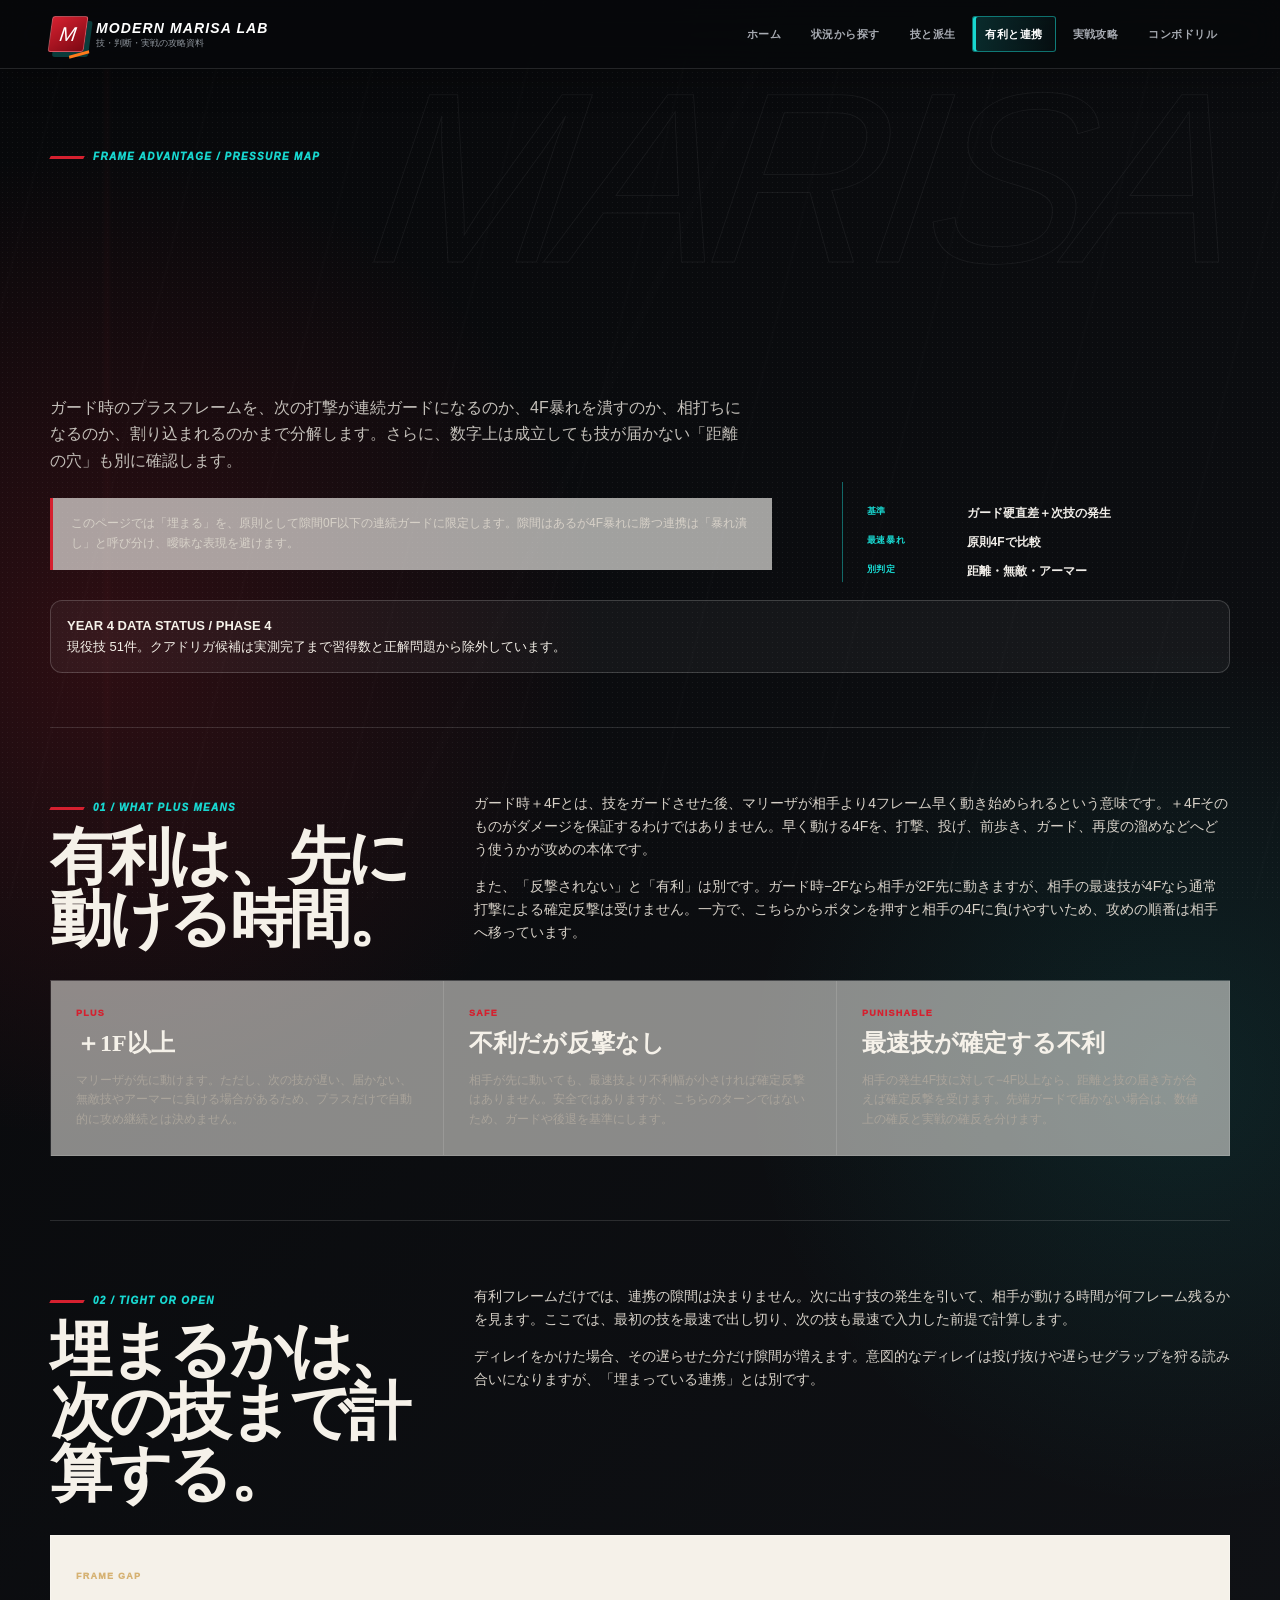
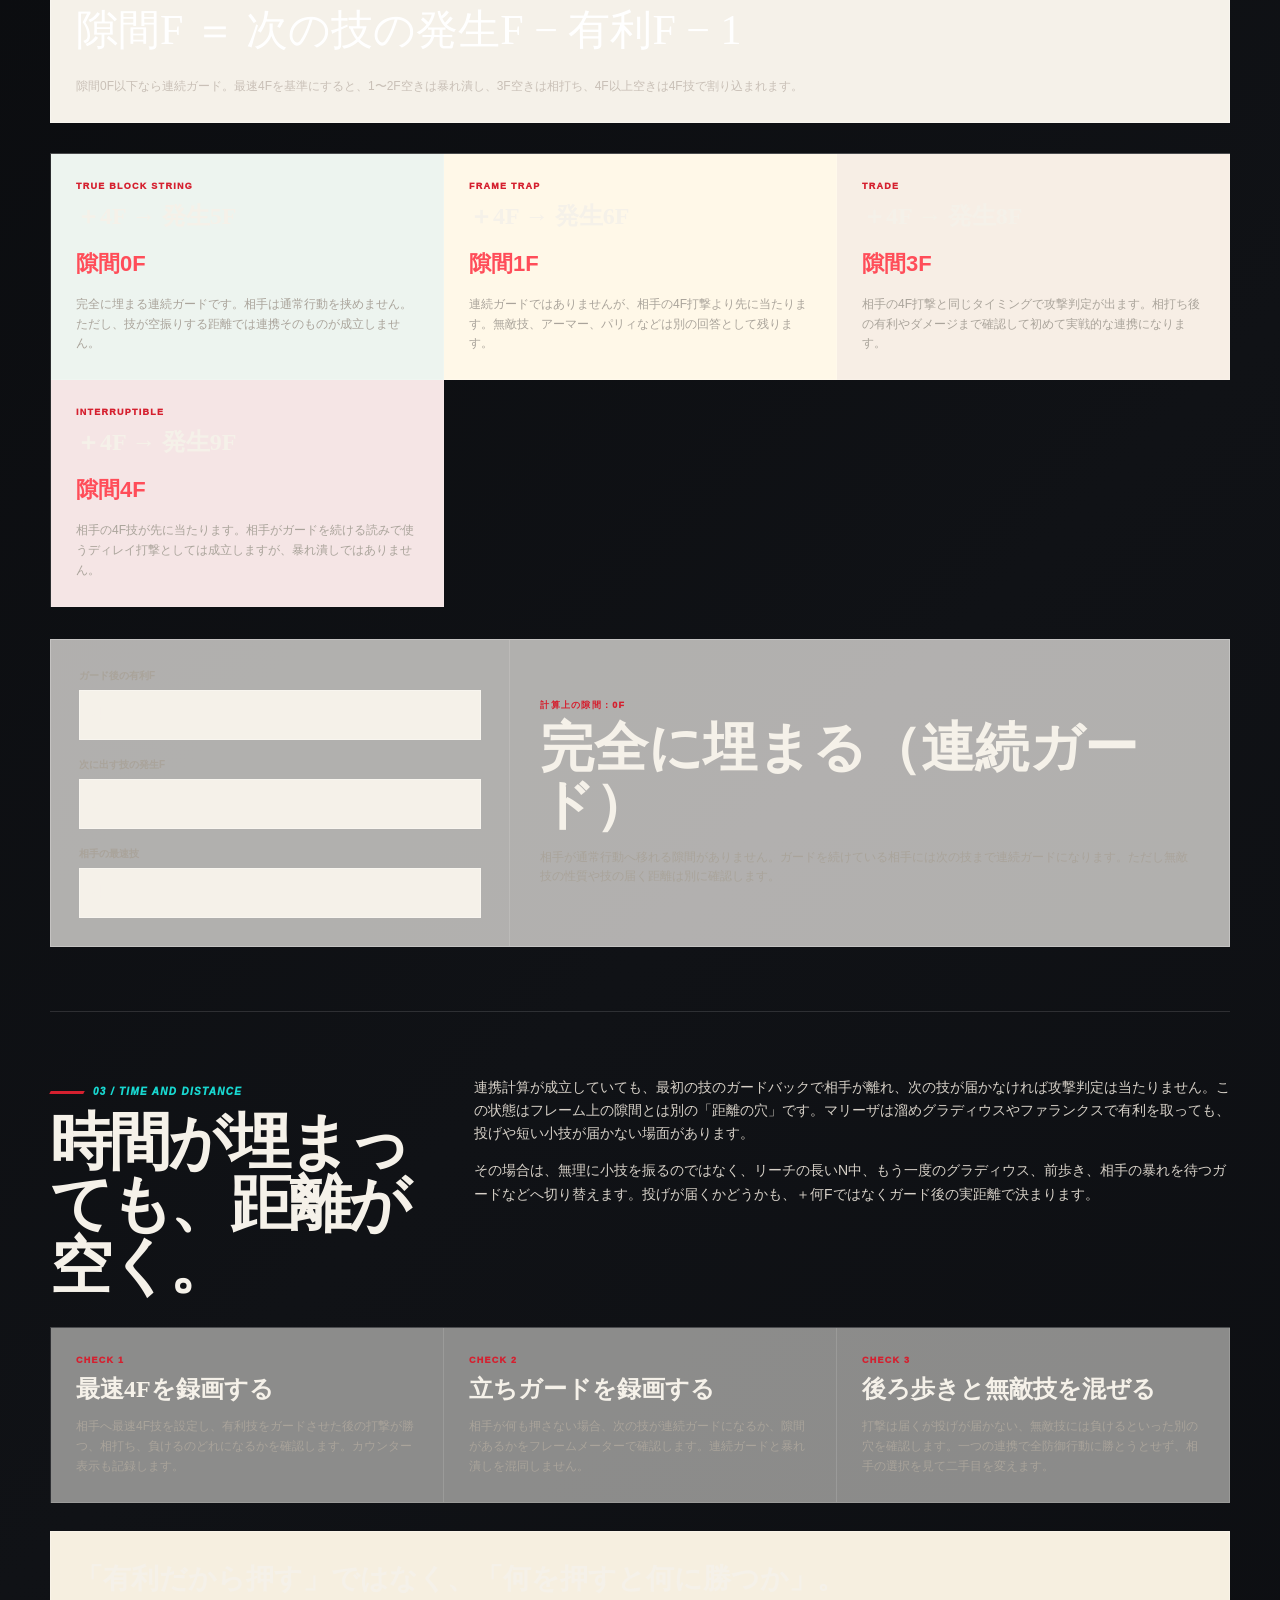
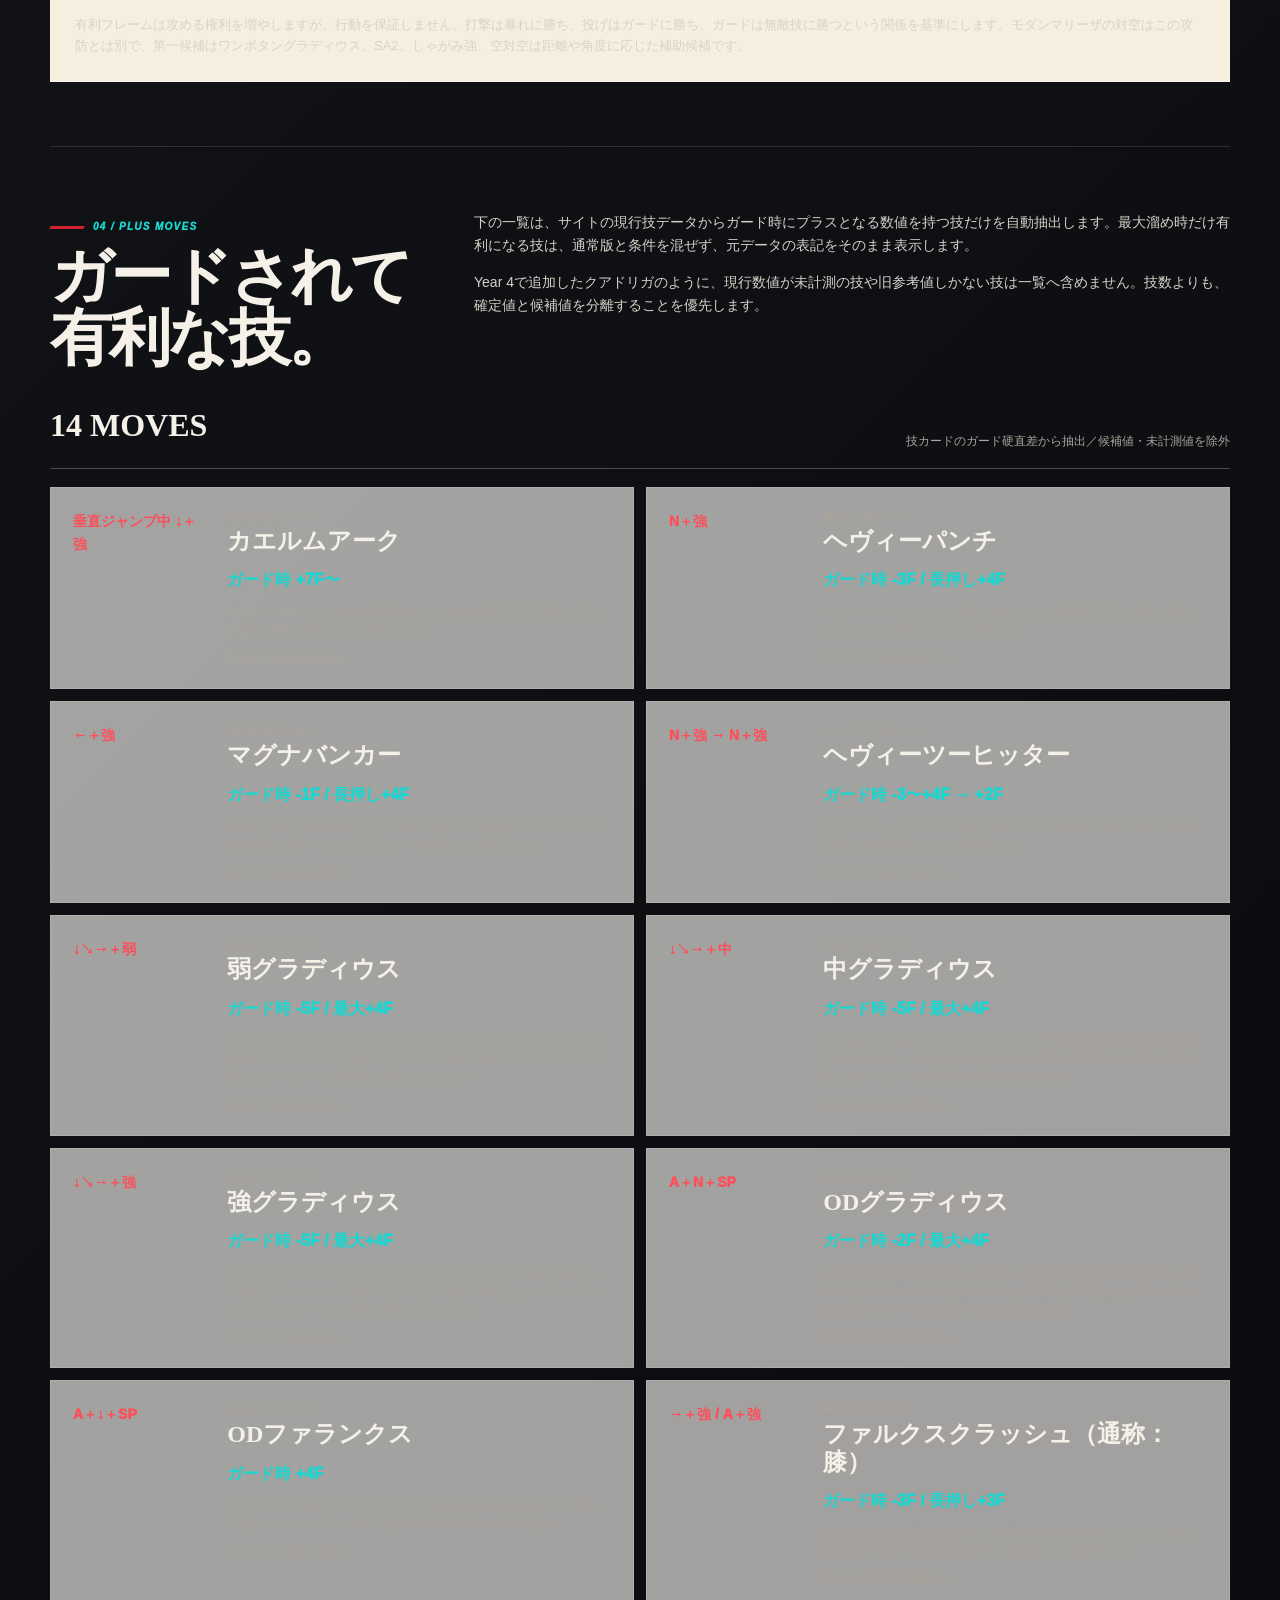
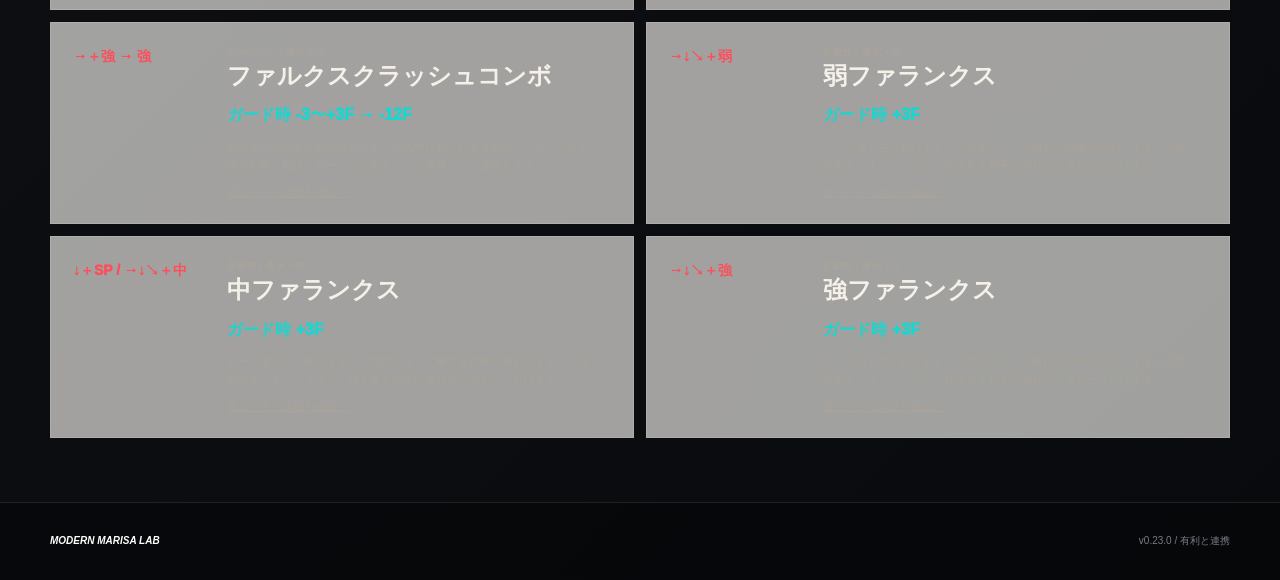
==== advantage.html @ c0ece2e8 "Create frame advantage and tightness guide page" ====
<!doctype html>
<html lang="ja">
<head>
  <meta charset="utf-8" />
  <meta name="viewport" content="width=device-width, initial-scale=1, viewport-fit=cover" />
  <meta name="theme-color" content="#07080a" />
  <meta name="description" content="モダンマリーザのガード有利、連続ガード、暴れ潰し、埋まる・埋まらないを、発生と距離から理解する攻略ページ。" />
  <title>有利と連携｜MODERN MARISA LAB</title>
  <link rel="icon" href="favicon.svg" type="image/svg+xml" />
  <link rel="stylesheet" href="site-shell.css?v=0.23.0" />
  <link rel="stylesheet" href="readability-tokens.css?v=0.23.0" />
  <link rel="stylesheet" href="advantage-page.css?v=0.23.0" />
</head>
<body class="page-advantage">
  <header class="site-header">
    <div class="site-header-inner shell">
      <a class="site-brand" href="index.html">
        <span class="site-brand-mark">M</span>
        <span><b>MODERN MARISA LAB</b><small>技・判断・実戦の攻略資料</small></span>
      </a>
      <nav class="site-tabs" aria-label="ページ">
        <a href="index.html">ホーム</a>
        <a href="situations.html">状況から探す</a>
        <a href="moves.html">技と派生</a>
        <a href="advantage.html" aria-current="page">有利と連携</a>
        <a href="strategy.html">実戦攻略</a>
        <a href="drill.html">コンボドリル</a>
      </nav>
    </div>
  </header>

  <main>
    <section class="page-hero shell">
      <div class="page-hero-grid">
        <div>
          <p class="page-kicker">FRAME ADVANTAGE / PRESSURE MAP</p>
          <h1>有利だから、<em>何が埋まる？</em></h1>
          <p class="page-lead">ガード時のプラスフレームを、次の打撃が連続ガードになるのか、4F暴れを潰すのか、相打ちになるのか、割り込まれるのかまで分解します。さらに、数字上は成立しても技が届かない「距離の穴」も別に確認します。</p>
          <p class="advantage-hero-note">このページでは「埋まる」を、原則として隙間0F以下の連続ガードに限定します。隙間はあるが4F暴れに勝つ連携は「暴れ潰し」と呼び分け、曖昧な表現を避けます。</p>
        </div>
        <dl class="page-meta">
          <div><dt>基準</dt><dd>ガード硬直差＋次技の発生</dd></div>
          <div><dt>最速暴れ</dt><dd>原則4Fで比較</dd></div>
          <div><dt>別判定</dt><dd>距離・無敵・アーマー</dd></div>
        </dl>
      </div>
    </section>

    <section class="advantage-section shell" aria-labelledby="advantage-basics-title">
      <div class="advantage-heading">
        <div><p class="page-kicker">01 / WHAT PLUS MEANS</p><h2 id="advantage-basics-title">有利は、先に動ける時間。</h2></div>
        <div class="advantage-heading-copy">
          <p>ガード時＋4Fとは、技をガードさせた後、マリーザが相手より4フレーム早く動き始められるという意味です。＋4Fそのものがダメージを保証するわけではありません。早く動ける4Fを、打撃、投げ、前歩き、ガード、再度の溜めなどへどう使うかが攻めの本体です。</p>
          <p>また、「反撃されない」と「有利」は別です。ガード時−2Fなら相手が2F先に動きますが、相手の最速技が4Fなら通常打撃による確定反撃は受けません。一方で、こちらからボタンを押すと相手の4Fに負けやすいため、攻めの順番は相手へ移っています。</p>
        </div>
      </div>

      <div class="advantage-definition-grid">
        <article><small>PLUS</small><h3>＋1F以上</h3><p>マリーザが先に動けます。ただし、次の技が遅い、届かない、無敵技やアーマーに負ける場合があるため、プラスだけで自動的に攻め継続とは決めません。</p></article>
        <article><small>SAFE</small><h3>不利だが反撃なし</h3><p>相手が先に動いても、最速技より不利幅が小さければ確定反撃はありません。安全ではありますが、こちらのターンではないため、ガードや後退を基準にします。</p></article>
        <article><small>PUNISHABLE</small><h3>最速技が確定する不利</h3><p>相手の発生4F技に対して−4F以上なら、距離と技の届き方が合えば確定反撃を受けます。先端ガードで届かない場合は、数値上の確反と実戦の確反を分けます。</p></article>
      </div>
    </section>

    <section class="advantage-section shell" aria-labelledby="tightness-title">
      <div class="advantage-heading">
        <div><p class="page-kicker">02 / TIGHT OR OPEN</p><h2 id="tightness-title">埋まるかは、次の技まで計算する。</h2></div>
        <div class="advantage-heading-copy">
          <p>有利フレームだけでは、連携の隙間は決まりません。次に出す技の発生を引いて、相手が動ける時間が何フレーム残るかを見ます。ここでは、最初の技を最速で出し切り、次の技も最速で入力した前提で計算します。</p>
          <p>ディレイをかけた場合、その遅らせた分だけ隙間が増えます。意図的なディレイは投げ抜けや遅らせグラップを狩る読み合いになりますが、「埋まっている連携」とは別です。</p>
        </div>
      </div>

      <div class="frame-formula">
        <small>FRAME GAP</small>
        <code>隙間F ＝ 次の技の発生F − 有利F − 1</code>
        <p>隙間0F以下なら連続ガード。最速4Fを基準にすると、1〜2F空きは暴れ潰し、3F空きは相打ち、4F以上空きは4F技で割り込まれます。</p>
      </div>

      <div class="tightness-grid">
        <article class="tightness-card is-true"><small>TRUE BLOCK STRING</small><h3>＋4F → 発生5F</h3><strong>隙間0F</strong><p>完全に埋まる連続ガードです。相手は通常行動を挟めません。ただし、技が空振りする距離では連携そのものが成立しません。</p></article>
        <article class="tightness-card is-trap"><small>FRAME TRAP</small><h3>＋4F → 発生6F</h3><strong>隙間1F</strong><p>連続ガードではありませんが、相手の4F打撃より先に当たります。無敵技、アーマー、パリィなどは別の回答として残ります。</p></article>
        <article class="tightness-card is-trade"><small>TRADE</small><h3>＋4F → 発生8F</h3><strong>隙間3F</strong><p>相手の4F打撃と同じタイミングで攻撃判定が出ます。相打ち後の有利やダメージまで確認して初めて実戦的な連携になります。</p></article>
        <article class="tightness-card is-open"><small>INTERRUPTIBLE</small><h3>＋4F → 発生9F</h3><strong>隙間4F</strong><p>相手の4F技が先に当たります。相手がガードを続ける読みで使うディレイ打撃としては成立しますが、暴れ潰しではありません。</p></article>
      </div>

      <div class="advantage-calculator" aria-label="連携の隙間計算">
        <div class="advantage-calculator-form">
          <label>ガード後の有利F<input id="calc-advantage" type="number" min="0" max="30" value="4" inputmode="numeric" /></label>
          <label>次に出す技の発生F<input id="calc-startup" type="number" min="1" max="60" value="5" inputmode="numeric" /></label>
          <label>相手の最速技<input id="calc-fastest" type="number" min="1" max="20" value="4" inputmode="numeric" /></label>
        </div>
        <div class="advantage-calculator-result" aria-live="polite">
          <small id="calc-result-gap">計算上の隙間：0F</small>
          <b id="calc-result-label">完全に埋まる（連続ガード）</b>
          <p id="calc-result-detail"></p>
        </div>
      </div>
      <p id="advantage-selftest" class="advantage-caution" hidden></p>
    </section>

    <section class="advantage-section shell" aria-labelledby="distance-title">
      <div class="advantage-heading">
        <div><p class="page-kicker">03 / TIME AND DISTANCE</p><h2 id="distance-title">時間が埋まっても、距離が空く。</h2></div>
        <div class="advantage-heading-copy">
          <p>連携計算が成立していても、最初の技のガードバックで相手が離れ、次の技が届かなければ攻撃判定は当たりません。この状態はフレーム上の隙間とは別の「距離の穴」です。マリーザは溜めグラディウスやファランクスで有利を取っても、投げや短い小技が届かない場面があります。</p>
          <p>その場合は、無理に小技を振るのではなく、リーチの長いN中、もう一度のグラディウス、前歩き、相手の暴れを待つガードなどへ切り替えます。投げが届くかどうかも、＋何Fではなくガード後の実距離で決まります。</p>
        </div>
      </div>

      <div class="training-grid">
        <article><small>CHECK 1</small><h3>最速4Fを録画する</h3><p>相手へ最速4F技を設定し、有利技をガードさせた後の打撃が勝つ、相打ち、負けるのどれになるかを確認します。カウンター表示も記録します。</p></article>
        <article><small>CHECK 2</small><h3>立ちガードを録画する</h3><p>相手が何も押さない場合、次の技が連続ガードになるか、隙間があるかをフレームメーターで確認します。連続ガードと暴れ潰しを混同しません。</p></article>
        <article><small>CHECK 3</small><h3>後ろ歩きと無敵技を混ぜる</h3><p>打撃は届くが投げが届かない、無敵技には負けるといった別の穴を確認します。一つの連携で全防御行動に勝とうとせず、相手の選択を見て二手目を変えます。</p></article>
      </div>

      <div class="advantage-caution">
        <h3>「有利だから押す」ではなく、「何を押すと何に勝つか」。</h3>
        <p>有利フレームは攻める権利を増やしますが、行動を保証しません。打撃は暴れに勝ち、投げはガードに勝ち、ガードは無敵技に勝つという関係を基準にします。モダンマリーザの対空はこの攻防とは別で、第一候補はワンボタングラディウス。SA2、しゃがみ強、空対空は距離や角度に応じた補助候補です。</p>
      </div>
    </section>

    <section class="advantage-section shell" aria-labelledby="plus-moves-title">
      <div class="advantage-heading">
        <div><p class="page-kicker">04 / PLUS MOVES</p><h2 id="plus-moves-title">ガードされて有利な技。</h2></div>
        <div class="advantage-heading-copy">
          <p>下の一覧は、サイトの現行技データからガード時にプラスとなる数値を持つ技だけを自動抽出します。最大溜め時だけ有利になる技は、通常版と条件を混ぜず、元データの表記をそのまま表示します。</p>
          <p>Year 4で追加したクアドリガのように、現行数値が未計測の技や旧参考値しかない技は一覧へ含めません。技数よりも、確定値と候補値を分離することを優先します。</p>
        </div>
      </div>

      <div class="plus-move-summary"><b><span id="plus-move-count">0</span> MOVES</b><p>技カードのガード硬直差から抽出／候補値・未計測値を除外</p></div>
      <div id="plus-move-list" class="plus-move-list"><p>技データを読み込んでいます。</p></div>
    </section>
  </main>

  <footer class="site-footer"><div class="site-footer-inner shell"><b>MODERN MARISA LAB</b><span>v0.23.0 / 有利と連携</span></div></footer>

  <script src="data-core.js?v=0.23.0"></script>
  <script src="data-1.js?v=0.23.0"></script>
  <script src="data-2.js?v=0.23.0"></script>
  <script src="data-3.js?v=0.23.0"></script>
  <script src="data-4.js?v=0.23.0"></script>
  <script src="data-5.js?v=0.23.0"></script>
  <script src="data-6.js?v=0.23.0"></script>
  <script src="advantage-page.js?v=0.23.0"></script>
</body>
</html>
---- site-shell.css ----
@import url("site-shell-base.css?v=0.13.0");
@import url("theme-marisa.css?v=0.13.0");
@import url("theme-marisa-runtime.css?v=0.13.0");
---- readability-tokens.css ----
:root {
  --readable-surface-base: #0d1014;
  --readable-surface-raised: #15191f;
  --readable-surface-soft: #1b2027;
  --readable-text-primary: #f7f4ee;
  --readable-text-secondary: #d9d4cc;
  --readable-text-muted: #b8b2aa;
  --readable-line: rgba(255,255,255,.17);
  --readable-line-strong: rgba(255,255,255,.29);
  --readable-focus: #18d7d0;
}

.page-situations :where(a, button, input, summary):focus-visible {
  outline: 3px solid var(--readable-focus);
  outline-offset: 3px;
}

@media (prefers-contrast: more) {
  :root {
    --readable-surface-raised: #111419;
    --readable-surface-soft: #1c2229;
    --readable-text-secondary: #eee9e1;
    --readable-text-muted: #d2ccc3;
    --readable-line: rgba(255,255,255,.3);
    --readable-line-strong: rgba(255,255,255,.48);
  }
}
---- advantage-page.css ----
.advantage-hero-note {
  margin-top: 24px;
  padding: 16px 18px;
  border-left: 3px solid var(--red);
  background: rgba(255, 253, 248, .62);
  color: var(--ink-soft);
  font-size: 12px;
}

.advantage-section {
  padding: 64px 0;
  border-top: 1px solid var(--line);
}

.advantage-section:first-of-type { border-top: 0; }

.advantage-heading {
  display: grid;
  grid-template-columns: minmax(0, .65fr) minmax(0, 1.35fr);
  gap: 60px;
  align-items: start;
  margin-bottom: 30px;
}

.advantage-heading h2 {
  margin: 8px 0 0;
  font-family: var(--serif);
  font-size: clamp(34px, 5vw, 62px);
  letter-spacing: -.045em;
  line-height: 1;
}

.advantage-heading-copy {
  display: grid;
  gap: 14px;
  color: var(--ink-soft);
  font-size: 14px;
}

.advantage-heading-copy p { margin: 0; }

.advantage-definition-grid,
.tightness-grid,
.training-grid {
  display: grid;
  grid-template-columns: repeat(3, minmax(0, 1fr));
  border-top: 1px solid var(--line-strong);
  border-left: 1px solid var(--line);
}

.advantage-definition-grid article,
.tightness-card,
.training-grid article {
  padding: 25px;
  border-right: 1px solid var(--line);
  border-bottom: 1px solid var(--line);
  background: rgba(255, 253, 248, .52);
}

.advantage-definition-grid small,
.tightness-card small,
.training-grid small {
  display: block;
  color: var(--red);
  font-size: 9px;
  font-weight: 950;
  letter-spacing: .14em;
}

.advantage-definition-grid h3,
.tightness-card h3,
.training-grid h3 {
  margin: 9px 0 0;
  font-family: var(--serif);
  font-size: 24px;
  line-height: 1.16;
}

.advantage-definition-grid p,
.tightness-card p,
.training-grid p {
  margin: 13px 0 0;
  color: var(--muted);
  font-size: 12px;
}

.frame-formula {
  margin: 30px 0;
  padding: 25px;
  border: 1px solid var(--line-strong);
  background: var(--ink);
  color: #fff;
}

.frame-formula small {
  color: #d6b273;
  font-size: 9px;
  font-weight: 950;
  letter-spacing: .14em;
}

.frame-formula code {
  display: block;
  margin-top: 8px;
  font-family: var(--serif);
  font-size: clamp(24px, 4vw, 42px);
  white-space: normal;
}

.frame-formula p {
  margin: 12px 0 0;
  color: #c9c0b7;
  font-size: 12px;
}

.tightness-card strong {
  display: block;
  margin-top: 15px;
  color: var(--red-dark);
  font-size: 22px;
}

.tightness-card.is-true { background: #edf4ef; }
.tightness-card.is-trap { background: #fff8e8; }
.tightness-card.is-trade { background: #f7eee5; }
.tightness-card.is-open { background: #f5e5e5; }

.advantage-calculator {
  display: grid;
  grid-template-columns: minmax(0, .78fr) minmax(0, 1.22fr);
  gap: 0;
  margin-top: 32px;
  border: 1px solid var(--line-strong);
  background: rgba(255, 253, 248, .68);
}

.advantage-calculator-form {
  display: grid;
  gap: 17px;
  padding: 28px;
  border-right: 1px solid var(--line);
}

.advantage-calculator label {
  display: grid;
  gap: 6px;
  color: var(--muted);
  font-size: 10px;
  font-weight: 850;
}

.advantage-calculator input {
  width: 100%;
  min-height: 46px;
  padding: 9px 12px;
  border: 1px solid var(--line-strong);
  border-radius: 0;
  background: var(--white);
  color: var(--ink);
  font-size: 18px;
  font-weight: 900;
}

.advantage-calculator-result {
  display: flex;
  flex-direction: column;
  justify-content: center;
  padding: 30px;
}

.advantage-calculator-result small {
  color: var(--red);
  font-size: 9px;
  font-weight: 950;
  letter-spacing: .14em;
}

.advantage-calculator-result b {
  margin-top: 7px;
  font-family: var(--serif);
  font-size: clamp(30px, 5vw, 54px);
  line-height: 1.05;
}

.advantage-calculator-result p {
  margin: 14px 0 0;
  color: var(--muted);
  font-size: 12px;
}

.plus-move-summary {
  display: flex;
  justify-content: space-between;
  gap: 20px;
  align-items: end;
  margin-bottom: 18px;
  padding-bottom: 16px;
  border-bottom: 1px solid var(--line-strong);
}

.plus-move-summary p { margin: 0; color: var(--muted); font-size: 12px; }
.plus-move-summary b { font-family: var(--serif); font-size: 32px; }

.plus-move-list {
  display: grid;
  grid-template-columns: repeat(2, minmax(0, 1fr));
  gap: 12px;
}

.plus-move-card {
  display: grid;
  grid-template-columns: minmax(108px, .35fr) minmax(0, 1fr);
  gap: 20px;
  padding: 22px;
  border: 1px solid var(--line);
  background: rgba(255, 253, 248, .62);
}

.plus-move-command {
  color: var(--red-dark);
  font-size: 14px;
  font-weight: 950;
}

.plus-move-card small {
  display: block;
  color: var(--muted);
  font-size: 9px;
  font-weight: 850;
  letter-spacing: .08em;
}

.plus-move-card h3 {
  margin: 3px 0 0;
  font-family: var(--serif);
  font-size: 24px;
  line-height: 1.15;
}

.plus-move-block {
  margin-top: 12px;
  color: var(--green);
  font-size: 16px;
  font-weight: 950;
}

.plus-move-card p {
  margin: 9px 0 0;
  color: var(--muted);
  font-size: 11px;
}

.advantage-caution {
  margin-top: 28px;
  padding: 24px;
  border: 1px solid var(--line-strong);
  background: #f6efe0;
}

.advantage-caution h3 {
  margin: 0;
  font-family: var(--serif);
  font-size: 28px;
}

.advantage-caution p {
  margin: 12px 0 0;
  color: var(--ink-soft);
  font-size: 13px;
}

@media (max-width: 820px) {
  .advantage-heading,
  .advantage-calculator {
    grid-template-columns: 1fr;
    gap: 28px;
  }

  .advantage-definition-grid,
  .tightness-grid,
  .training-grid,
  .plus-move-list {
    grid-template-columns: 1fr;
  }

  .advantage-calculator-form { border-right: 0; border-bottom: 1px solid var(--line); }
}

@media (max-width: 560px) {
  .advantage-section { padding: 44px 0; }
  .advantage-definition-grid,
  .tightness-grid,
  .training-grid { border-left: 0; }
  .advantage-definition-grid article,
  .tightness-card,
  .training-grid article { padding: 21px 2px; border-right: 0; }
  .plus-move-card { grid-template-columns: 1fr; gap: 8px; padding: 19px; }
}
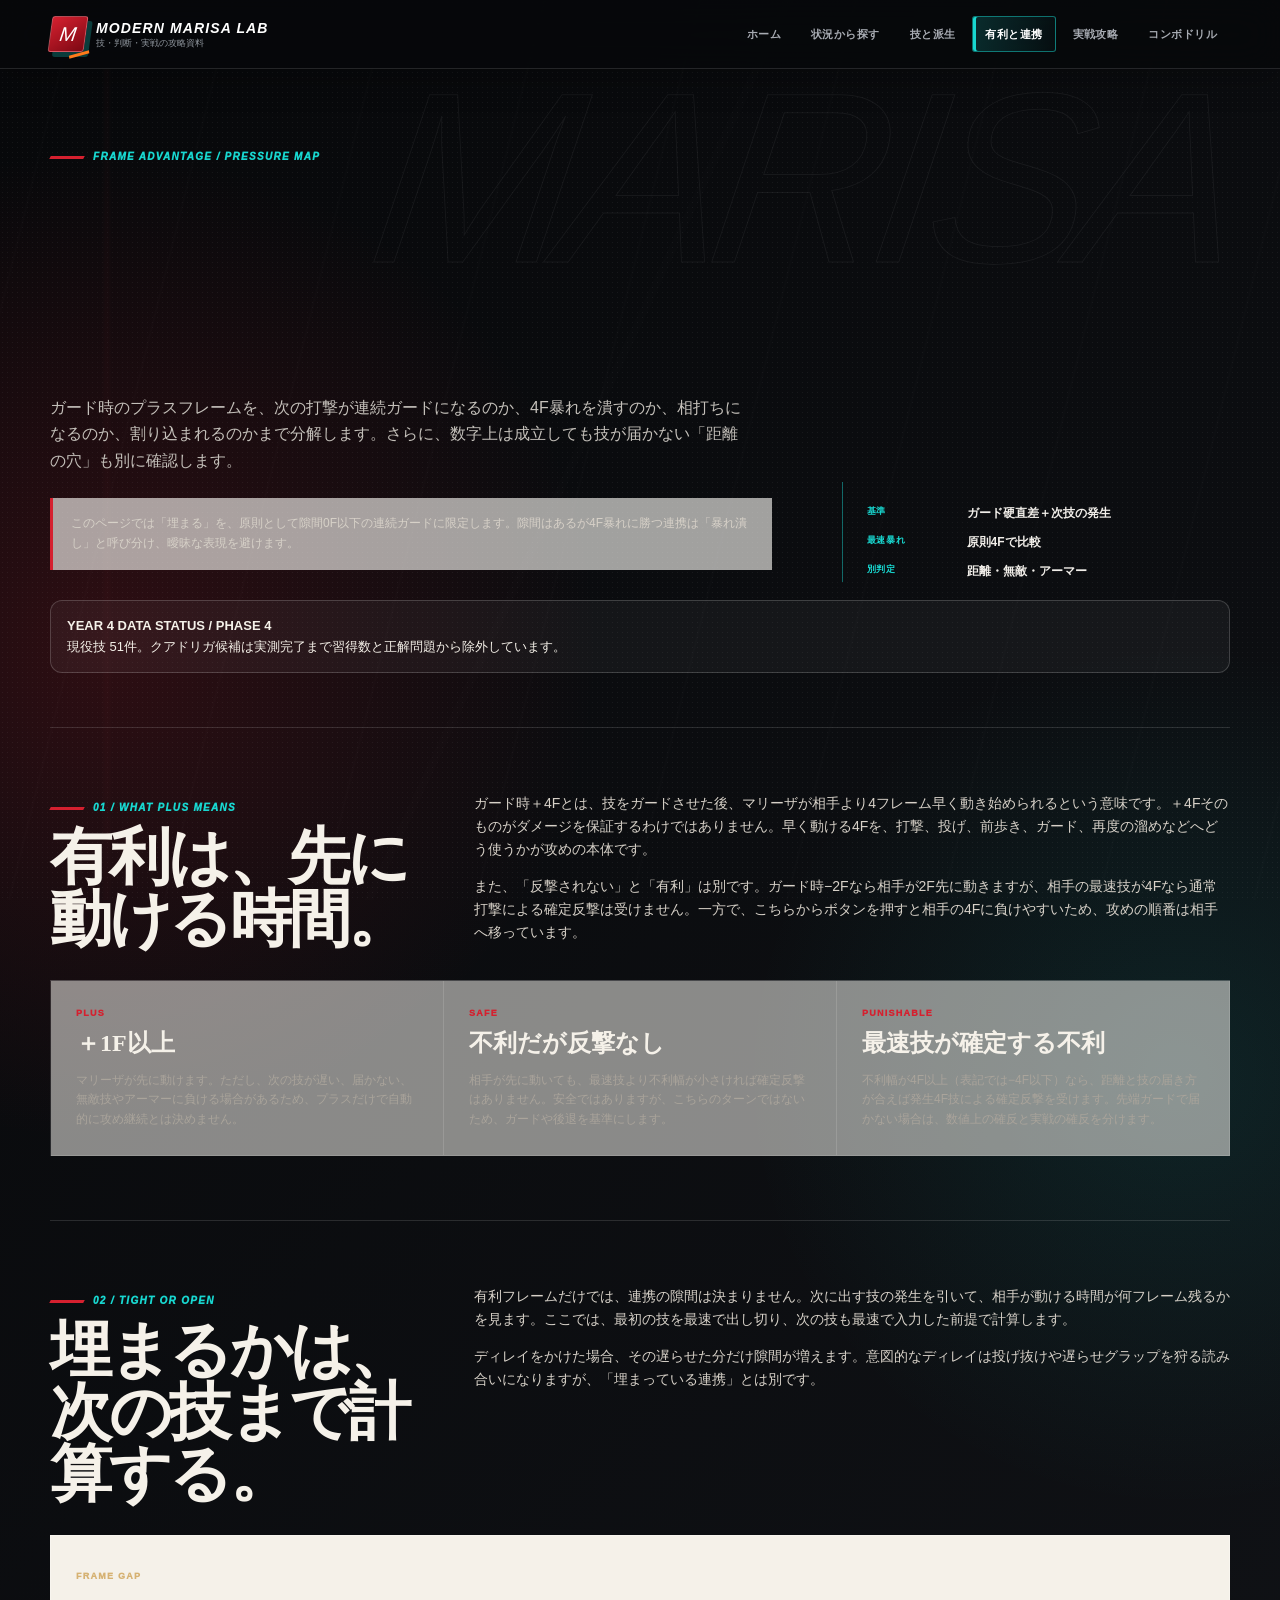
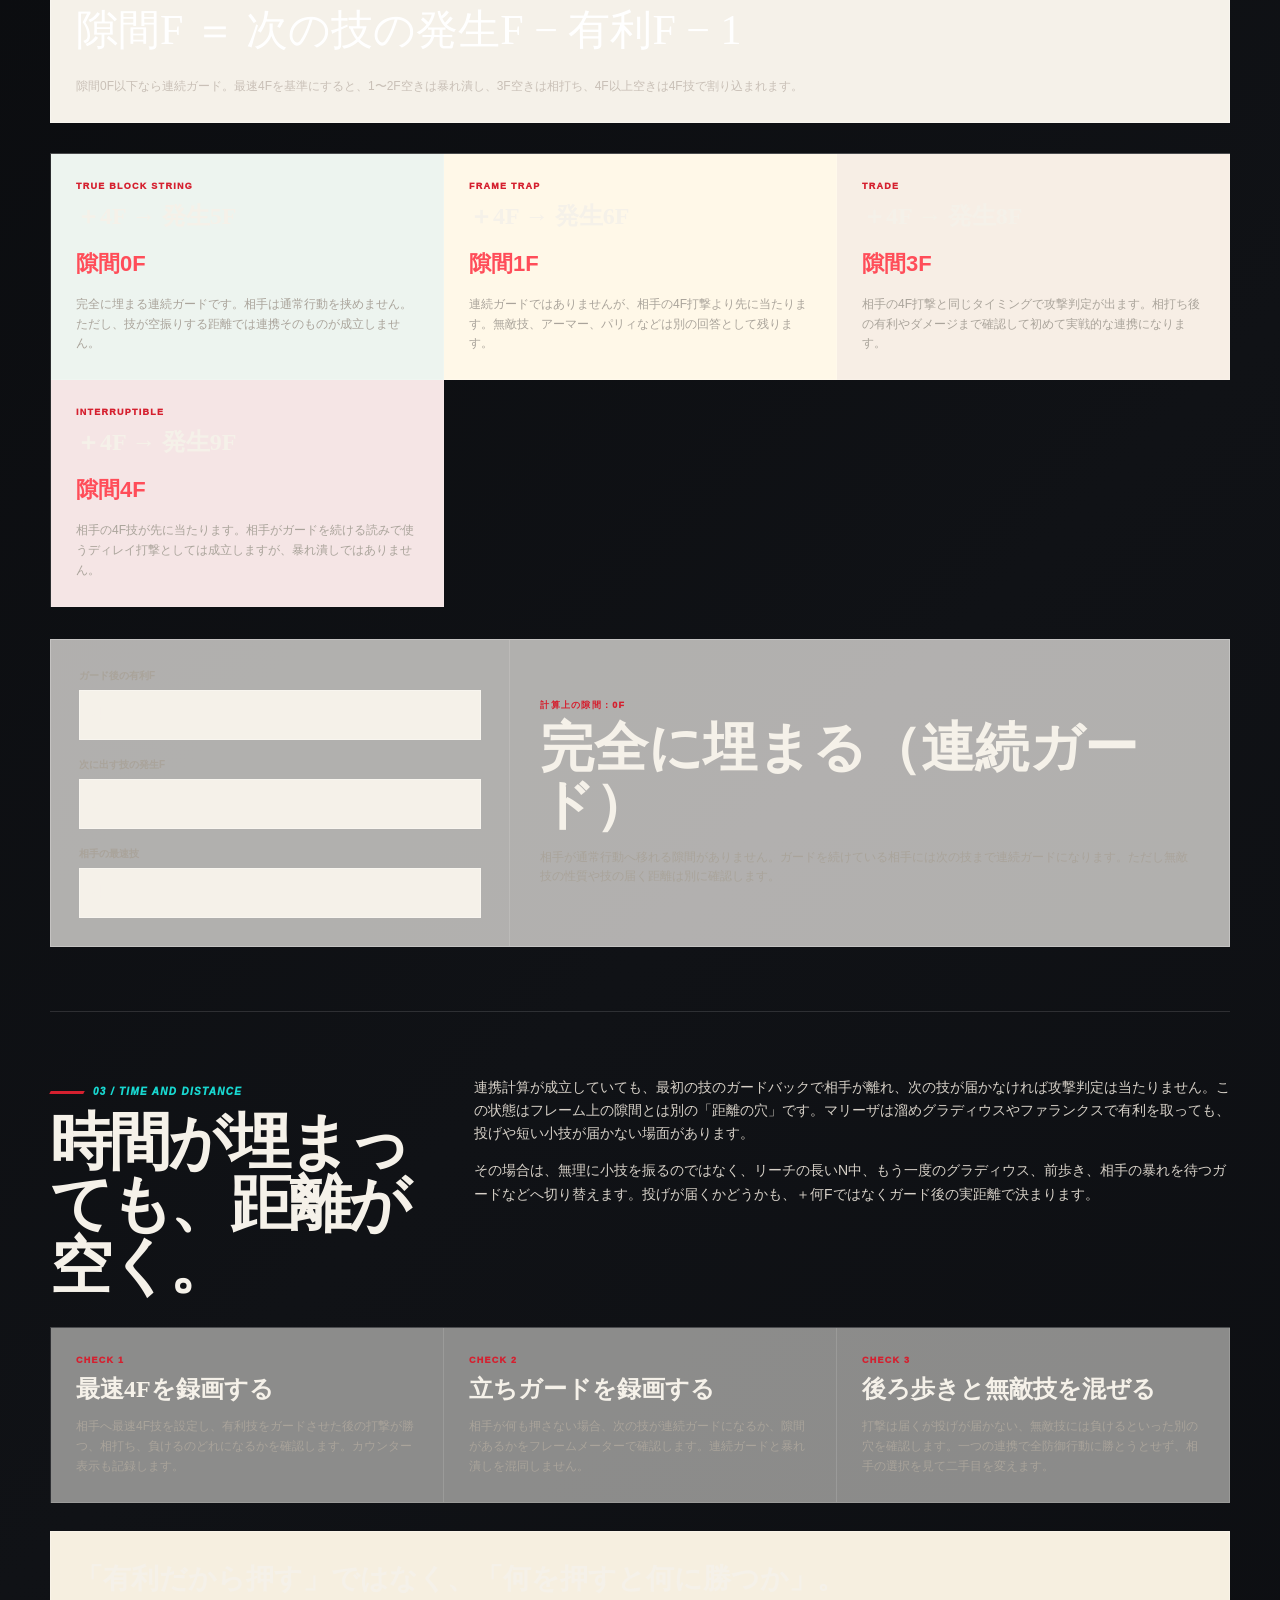
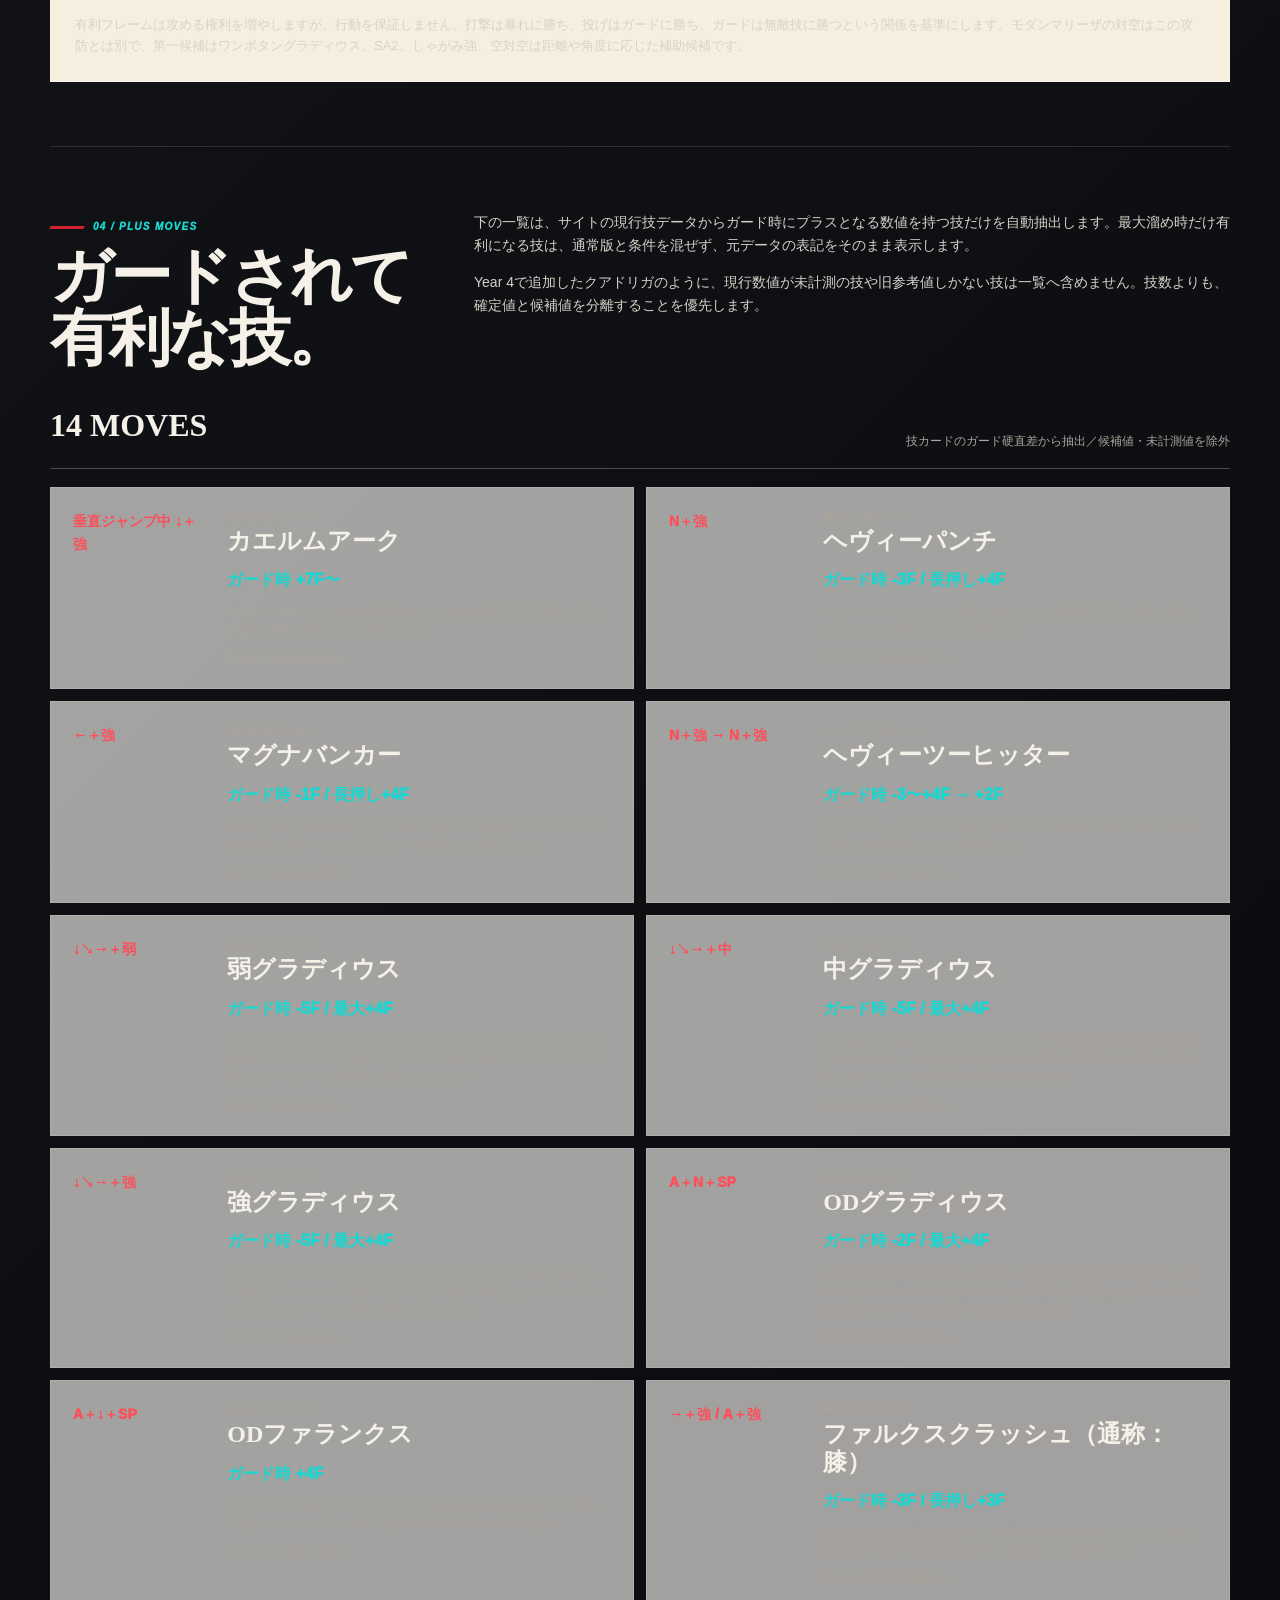
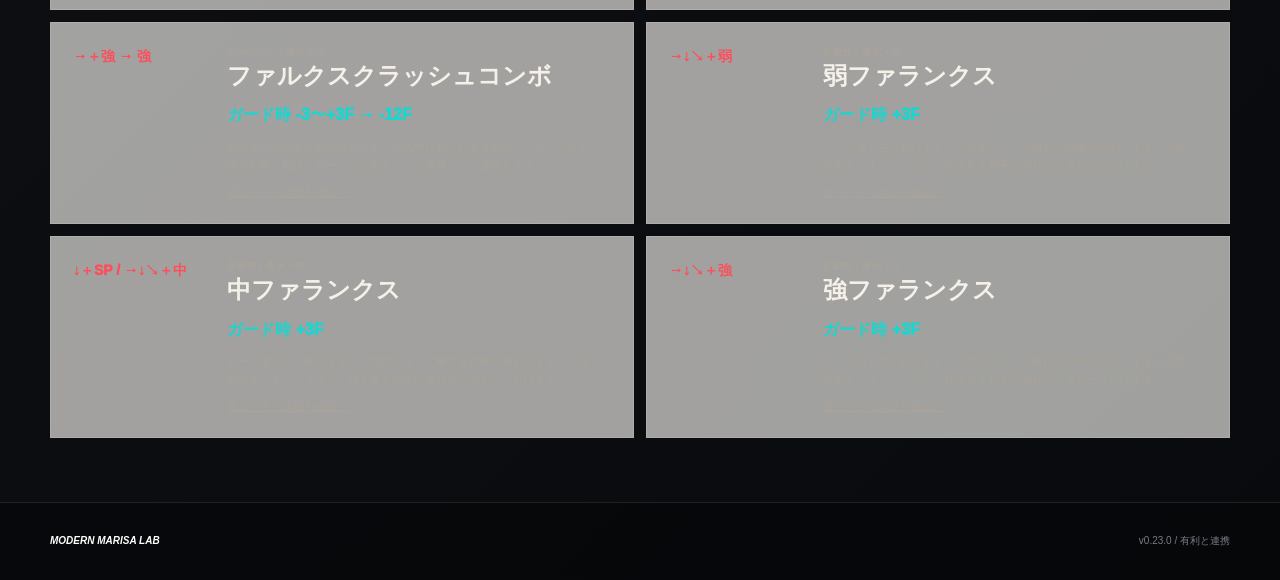
==== commit 00669abc: "Clarify negative frame punish wording" ====
--- a/advantage.html
+++ b/advantage.html
@@ -58,7 +58,7 @@
       <div class="advantage-definition-grid">
         <article><small>PLUS</small><h3>＋1F以上</h3><p>マリーザが先に動けます。ただし、次の技が遅い、届かない、無敵技やアーマーに負ける場合があるため、プラスだけで自動的に攻め継続とは決めません。</p></article>
         <article><small>SAFE</small><h3>不利だが反撃なし</h3><p>相手が先に動いても、最速技より不利幅が小さければ確定反撃はありません。安全ではありますが、こちらのターンではないため、ガードや後退を基準にします。</p></article>
-        <article><small>PUNISHABLE</small><h3>最速技が確定する不利</h3><p>相手の発生4F技に対して−4F以上なら、距離と技の届き方が合えば確定反撃を受けます。先端ガードで届かない場合は、数値上の確反と実戦の確反を分けます。</p></article>
+        <article><small>PUNISHABLE</small><h3>最速技が確定する不利</h3><p>不利幅が4F以上（表記では−4F以下）なら、距離と技の届き方が合えば発生4F技による確定反撃を受けます。先端ガードで届かない場合は、数値上の確反と実戦の確反を分けます。</p></article>
       </div>
     </section>
 
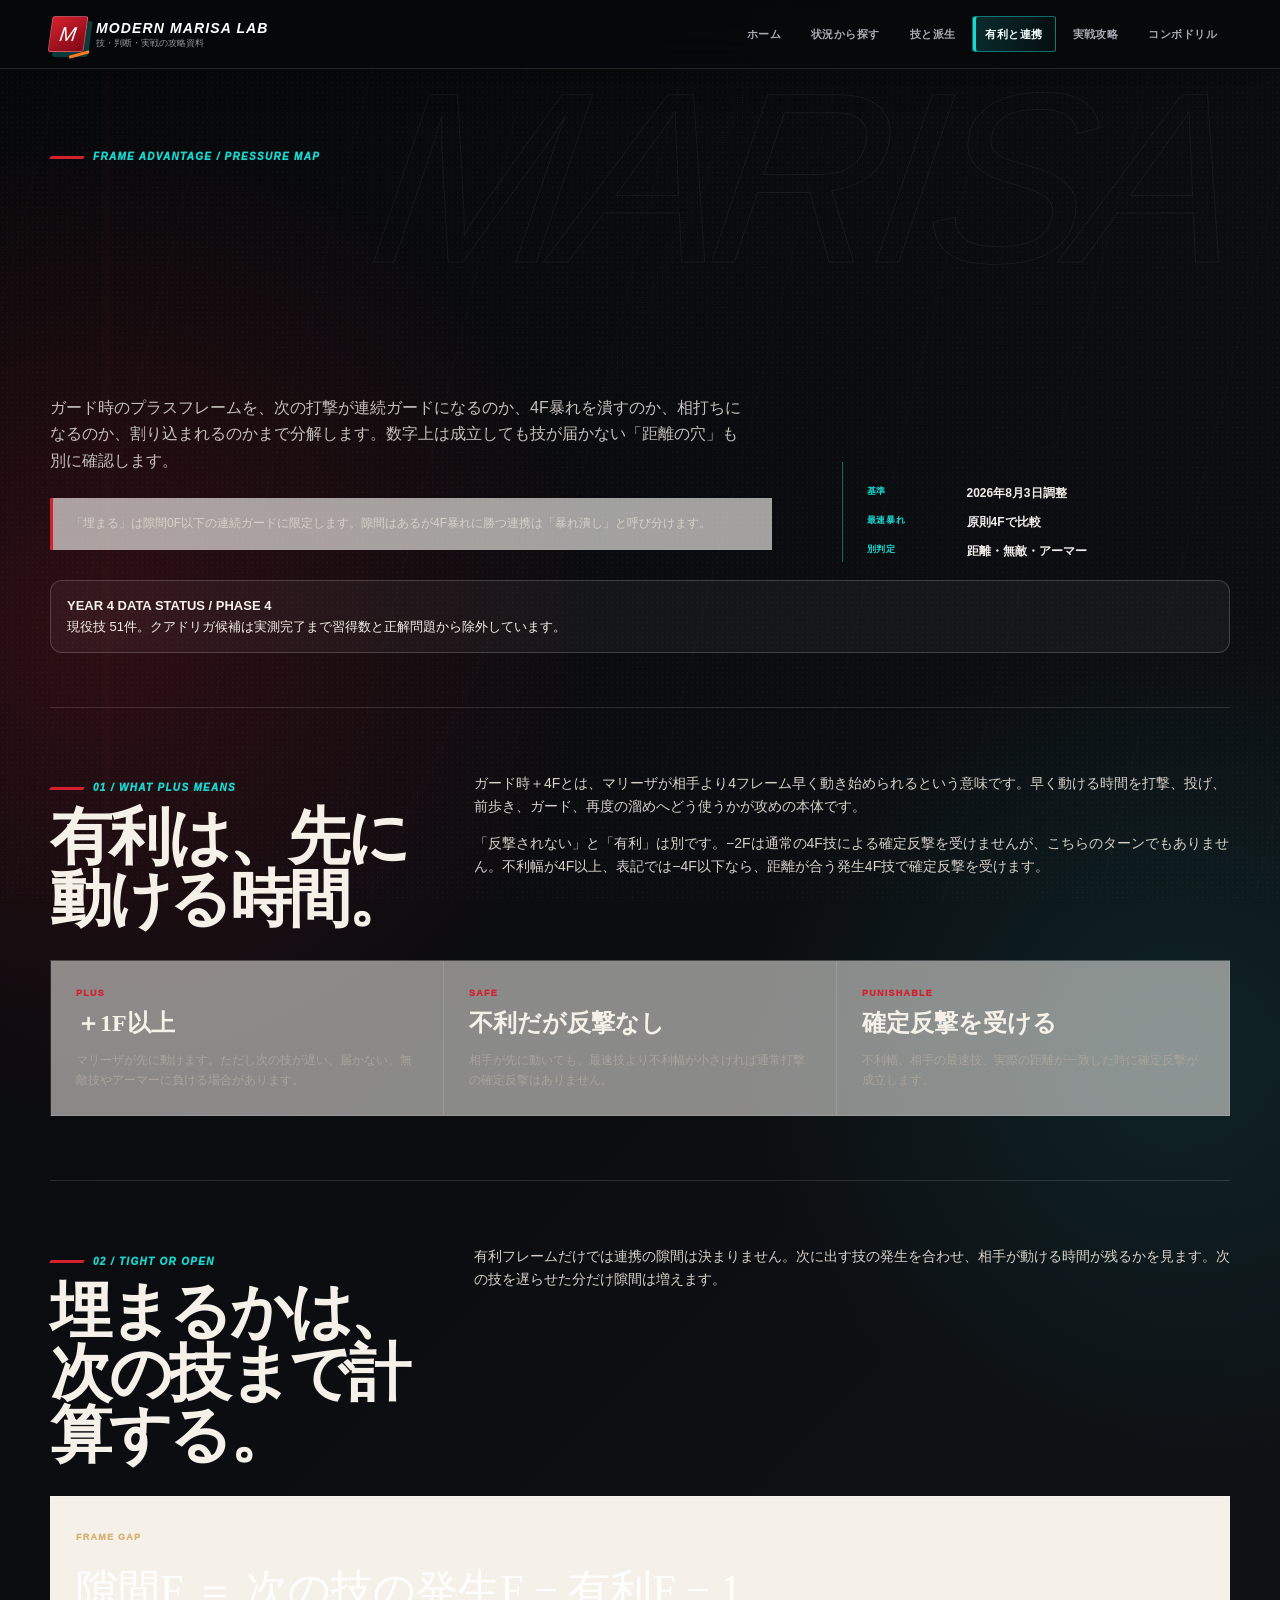
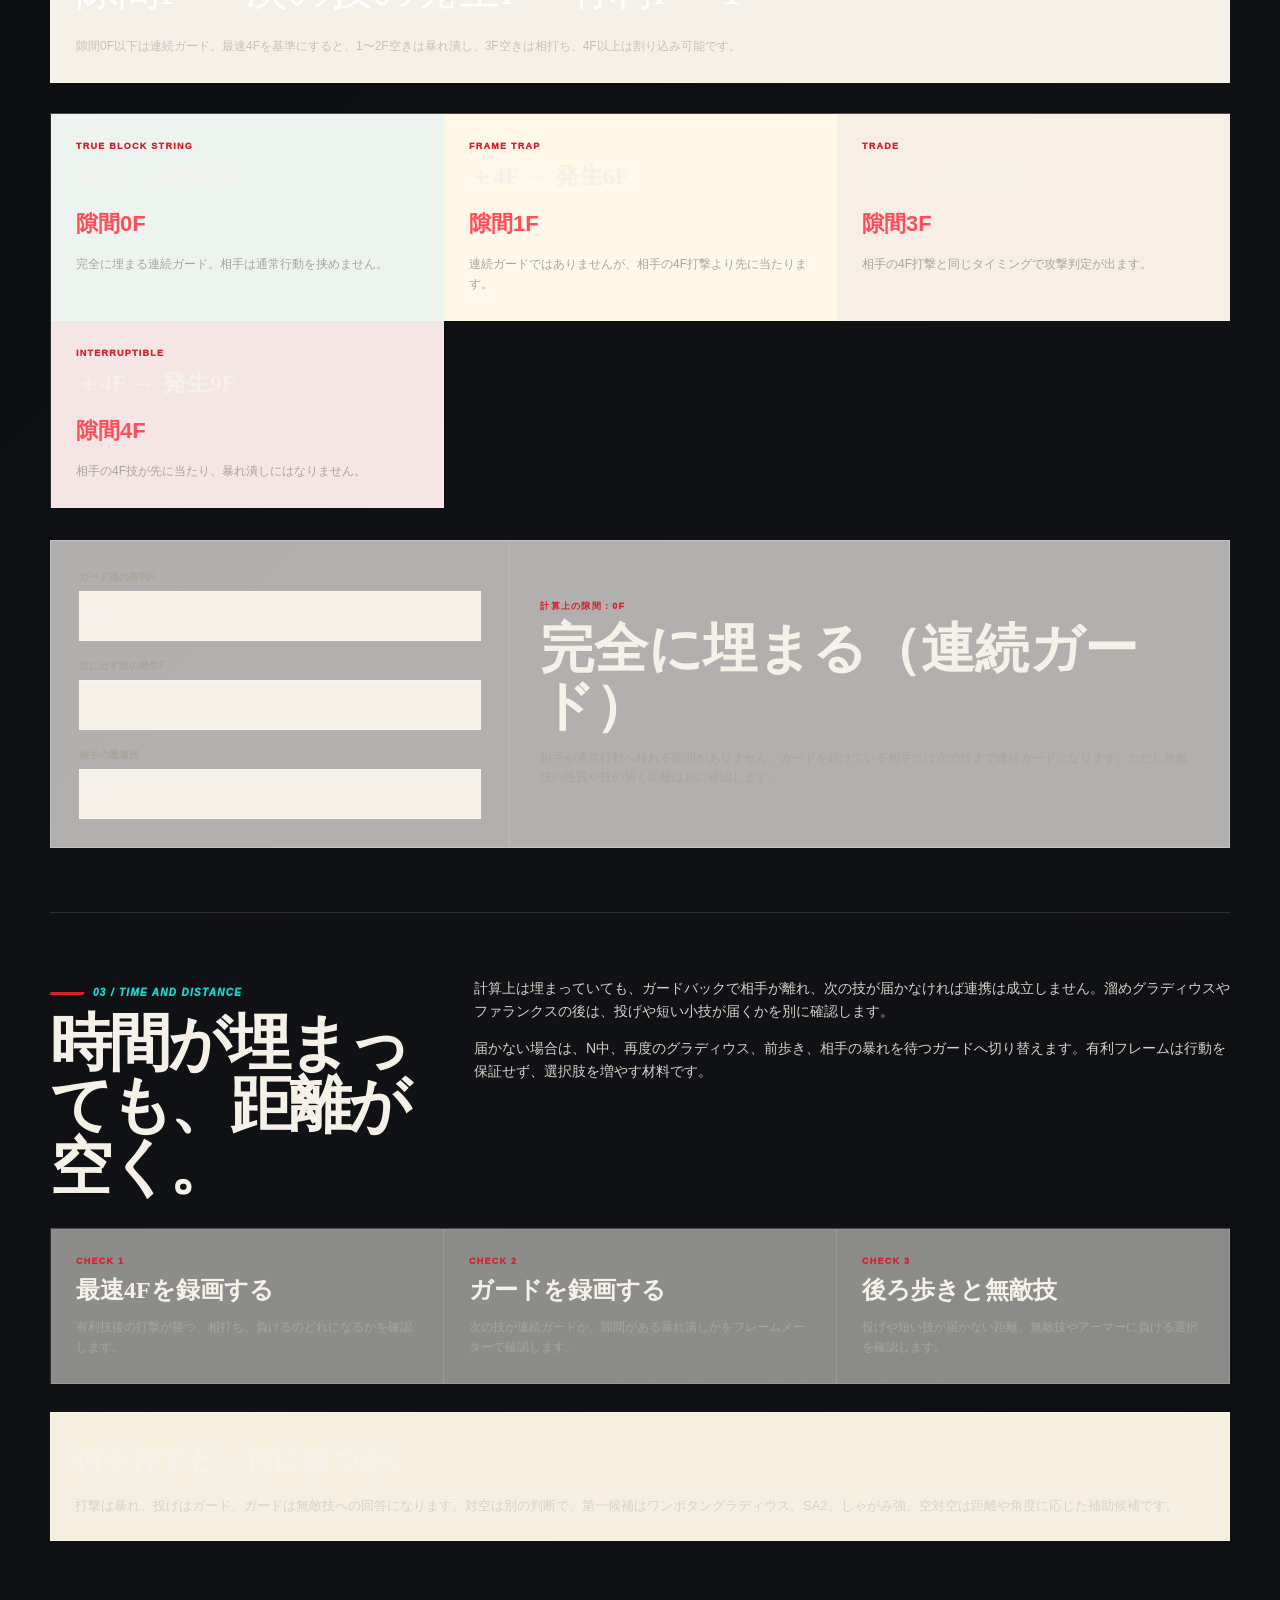
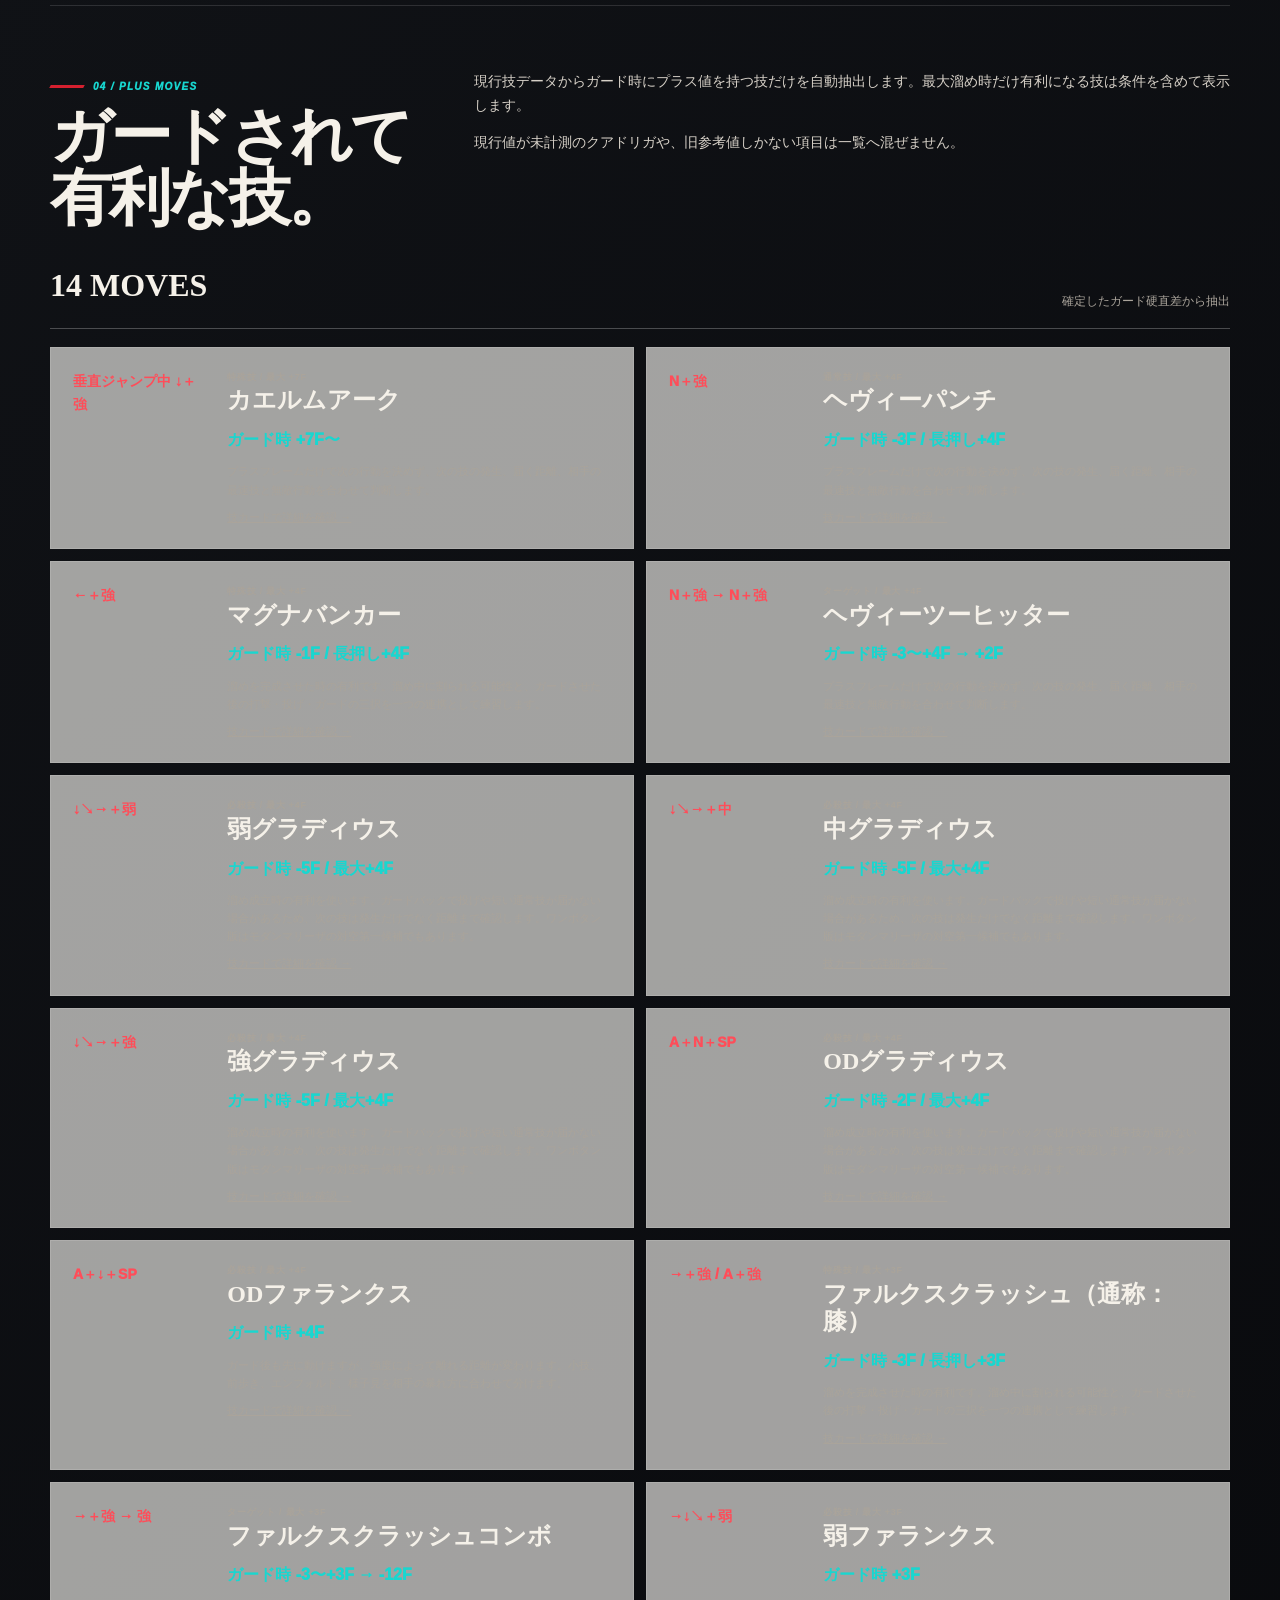
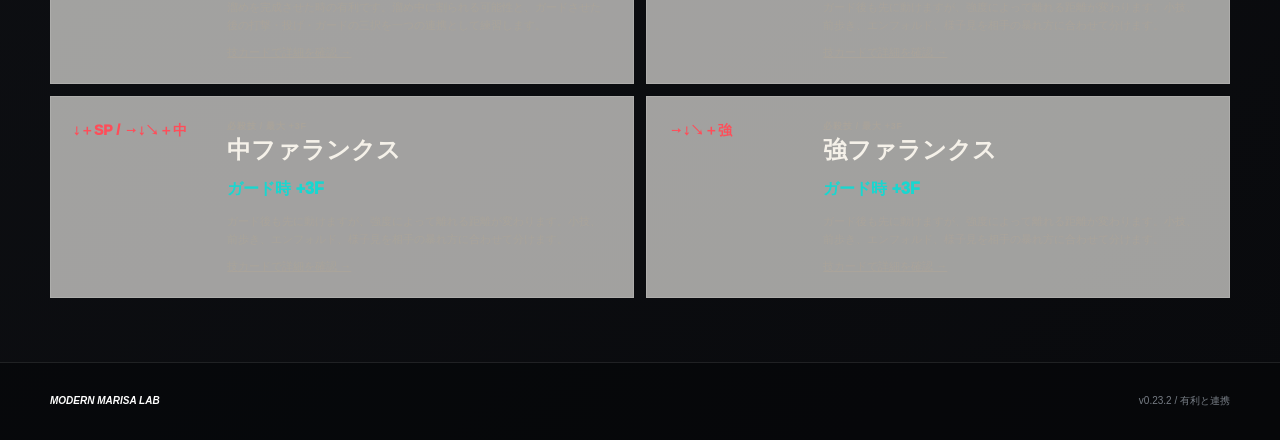
==== commit 832fc9c8: "Set advantage page to August 3 source basis" ====
--- a/advantage.html
+++ b/advantage.html
@@ -4,12 +4,12 @@
   <meta charset="utf-8" />
   <meta name="viewport" content="width=device-width, initial-scale=1, viewport-fit=cover" />
   <meta name="theme-color" content="#07080a" />
-  <meta name="description" content="モダンマリーザのガード有利、連続ガード、暴れ潰し、埋まる・埋まらないを、発生と距離から理解する攻略ページ。" />
+  <meta name="description" content="2026年8月3日調整対応。モダンマリーザのガード有利、連続ガード、暴れ潰し、相打ち、割り込みと距離の穴を理解する。" />
   <title>有利と連携｜MODERN MARISA LAB</title>
   <link rel="icon" href="favicon.svg" type="image/svg+xml" />
-  <link rel="stylesheet" href="site-shell.css?v=0.23.0" />
-  <link rel="stylesheet" href="readability-tokens.css?v=0.23.0" />
-  <link rel="stylesheet" href="advantage-page.css?v=0.23.0" />
+  <link rel="stylesheet" href="site-shell.css?v=0.23.2" />
+  <link rel="stylesheet" href="readability-tokens.css?v=0.23.2" />
+  <link rel="stylesheet" href="advantage-page.css?v=0.23.2" />
 </head>
 <body class="page-advantage">
   <header class="site-header">
@@ -35,11 +35,11 @@
         <div>
           <p class="page-kicker">FRAME ADVANTAGE / PRESSURE MAP</p>
           <h1>有利だから、<em>何が埋まる？</em></h1>
-          <p class="page-lead">ガード時のプラスフレームを、次の打撃が連続ガードになるのか、4F暴れを潰すのか、相打ちになるのか、割り込まれるのかまで分解します。さらに、数字上は成立しても技が届かない「距離の穴」も別に確認します。</p>
-          <p class="advantage-hero-note">このページでは「埋まる」を、原則として隙間0F以下の連続ガードに限定します。隙間はあるが4F暴れに勝つ連携は「暴れ潰し」と呼び分け、曖昧な表現を避けます。</p>
+          <p class="page-lead">ガード時のプラスフレームを、次の打撃が連続ガードになるのか、4F暴れを潰すのか、相打ちになるのか、割り込まれるのかまで分解します。数字上は成立しても技が届かない「距離の穴」も別に確認します。</p>
+          <p class="advantage-hero-note">「埋まる」は隙間0F以下の連続ガードに限定します。隙間はあるが4F暴れに勝つ連携は「暴れ潰し」と呼び分けます。</p>
         </div>
         <dl class="page-meta">
-          <div><dt>基準</dt><dd>ガード硬直差＋次技の発生</dd></div>
+          <div><dt>基準</dt><dd>2026年8月3日調整</dd></div>
           <div><dt>最速暴れ</dt><dd>原則4Fで比較</dd></div>
           <div><dt>別判定</dt><dd>距離・無敵・アーマー</dd></div>
         </dl>
@@ -50,15 +50,14 @@
       <div class="advantage-heading">
         <div><p class="page-kicker">01 / WHAT PLUS MEANS</p><h2 id="advantage-basics-title">有利は、先に動ける時間。</h2></div>
         <div class="advantage-heading-copy">
-          <p>ガード時＋4Fとは、技をガードさせた後、マリーザが相手より4フレーム早く動き始められるという意味です。＋4Fそのものがダメージを保証するわけではありません。早く動ける4Fを、打撃、投げ、前歩き、ガード、再度の溜めなどへどう使うかが攻めの本体です。</p>
-          <p>また、「反撃されない」と「有利」は別です。ガード時−2Fなら相手が2F先に動きますが、相手の最速技が4Fなら通常打撃による確定反撃は受けません。一方で、こちらからボタンを押すと相手の4Fに負けやすいため、攻めの順番は相手へ移っています。</p>
+          <p>ガード時＋4Fとは、マリーザが相手より4フレーム早く動き始められるという意味です。早く動ける時間を打撃、投げ、前歩き、ガード、再度の溜めへどう使うかが攻めの本体です。</p>
+          <p>「反撃されない」と「有利」は別です。−2Fは通常の4F技による確定反撃を受けませんが、こちらのターンでもありません。不利幅が4F以上、表記では−4F以下なら、距離が合う発生4F技で確定反撃を受けます。</p>
         </div>
       </div>
-
       <div class="advantage-definition-grid">
-        <article><small>PLUS</small><h3>＋1F以上</h3><p>マリーザが先に動けます。ただし、次の技が遅い、届かない、無敵技やアーマーに負ける場合があるため、プラスだけで自動的に攻め継続とは決めません。</p></article>
-        <article><small>SAFE</small><h3>不利だが反撃なし</h3><p>相手が先に動いても、最速技より不利幅が小さければ確定反撃はありません。安全ではありますが、こちらのターンではないため、ガードや後退を基準にします。</p></article>
-        <article><small>PUNISHABLE</small><h3>最速技が確定する不利</h3><p>不利幅が4F以上（表記では−4F以下）なら、距離と技の届き方が合えば発生4F技による確定反撃を受けます。先端ガードで届かない場合は、数値上の確反と実戦の確反を分けます。</p></article>
+        <article><small>PLUS</small><h3>＋1F以上</h3><p>マリーザが先に動けます。ただし次の技が遅い、届かない、無敵技やアーマーに負ける場合があります。</p></article>
+        <article><small>SAFE</small><h3>不利だが反撃なし</h3><p>相手が先に動いても、最速技より不利幅が小さければ通常打撃の確定反撃はありません。</p></article>
+        <article><small>PUNISHABLE</small><h3>確定反撃を受ける</h3><p>不利幅、相手の最速技、実際の距離が一致した時に確定反撃が成立します。</p></article>
       </div>
     </section>
 
@@ -66,22 +65,21 @@
       <div class="advantage-heading">
         <div><p class="page-kicker">02 / TIGHT OR OPEN</p><h2 id="tightness-title">埋まるかは、次の技まで計算する。</h2></div>
         <div class="advantage-heading-copy">
-          <p>有利フレームだけでは、連携の隙間は決まりません。次に出す技の発生を引いて、相手が動ける時間が何フレーム残るかを見ます。ここでは、最初の技を最速で出し切り、次の技も最速で入力した前提で計算します。</p>
-          <p>ディレイをかけた場合、その遅らせた分だけ隙間が増えます。意図的なディレイは投げ抜けや遅らせグラップを狩る読み合いになりますが、「埋まっている連携」とは別です。</p>
+          <p>有利フレームだけでは連携の隙間は決まりません。次に出す技の発生を合わせ、相手が動ける時間が残るかを見ます。次の技を遅らせた分だけ隙間は増えます。</p>
         </div>
       </div>
 
       <div class="frame-formula">
         <small>FRAME GAP</small>
         <code>隙間F ＝ 次の技の発生F − 有利F − 1</code>
-        <p>隙間0F以下なら連続ガード。最速4Fを基準にすると、1〜2F空きは暴れ潰し、3F空きは相打ち、4F以上空きは4F技で割り込まれます。</p>
+        <p>隙間0F以下は連続ガード。最速4Fを基準にすると、1〜2F空きは暴れ潰し、3F空きは相打ち、4F以上は割り込み可能です。</p>
       </div>
 
       <div class="tightness-grid">
-        <article class="tightness-card is-true"><small>TRUE BLOCK STRING</small><h3>＋4F → 発生5F</h3><strong>隙間0F</strong><p>完全に埋まる連続ガードです。相手は通常行動を挟めません。ただし、技が空振りする距離では連携そのものが成立しません。</p></article>
-        <article class="tightness-card is-trap"><small>FRAME TRAP</small><h3>＋4F → 発生6F</h3><strong>隙間1F</strong><p>連続ガードではありませんが、相手の4F打撃より先に当たります。無敵技、アーマー、パリィなどは別の回答として残ります。</p></article>
-        <article class="tightness-card is-trade"><small>TRADE</small><h3>＋4F → 発生8F</h3><strong>隙間3F</strong><p>相手の4F打撃と同じタイミングで攻撃判定が出ます。相打ち後の有利やダメージまで確認して初めて実戦的な連携になります。</p></article>
-        <article class="tightness-card is-open"><small>INTERRUPTIBLE</small><h3>＋4F → 発生9F</h3><strong>隙間4F</strong><p>相手の4F技が先に当たります。相手がガードを続ける読みで使うディレイ打撃としては成立しますが、暴れ潰しではありません。</p></article>
+        <article class="tightness-card is-true"><small>TRUE BLOCK STRING</small><h3>＋4F → 発生5F</h3><strong>隙間0F</strong><p>完全に埋まる連続ガード。相手は通常行動を挟めません。</p></article>
+        <article class="tightness-card is-trap"><small>FRAME TRAP</small><h3>＋4F → 発生6F</h3><strong>隙間1F</strong><p>連続ガードではありませんが、相手の4F打撃より先に当たります。</p></article>
+        <article class="tightness-card is-trade"><small>TRADE</small><h3>＋4F → 発生8F</h3><strong>隙間3F</strong><p>相手の4F打撃と同じタイミングで攻撃判定が出ます。</p></article>
+        <article class="tightness-card is-open"><small>INTERRUPTIBLE</small><h3>＋4F → 発生9F</h3><strong>隙間4F</strong><p>相手の4F技が先に当たり、暴れ潰しにはなりません。</p></article>
       </div>
 
       <div class="advantage-calculator" aria-label="連携の隙間計算">
@@ -103,20 +101,18 @@
       <div class="advantage-heading">
         <div><p class="page-kicker">03 / TIME AND DISTANCE</p><h2 id="distance-title">時間が埋まっても、距離が空く。</h2></div>
         <div class="advantage-heading-copy">
-          <p>連携計算が成立していても、最初の技のガードバックで相手が離れ、次の技が届かなければ攻撃判定は当たりません。この状態はフレーム上の隙間とは別の「距離の穴」です。マリーザは溜めグラディウスやファランクスで有利を取っても、投げや短い小技が届かない場面があります。</p>
-          <p>その場合は、無理に小技を振るのではなく、リーチの長いN中、もう一度のグラディウス、前歩き、相手の暴れを待つガードなどへ切り替えます。投げが届くかどうかも、＋何Fではなくガード後の実距離で決まります。</p>
+          <p>計算上は埋まっていても、ガードバックで相手が離れ、次の技が届かなければ連携は成立しません。溜めグラディウスやファランクスの後は、投げや短い小技が届くかを別に確認します。</p>
+          <p>届かない場合は、N中、再度のグラディウス、前歩き、相手の暴れを待つガードへ切り替えます。有利フレームは行動を保証せず、選択肢を増やす材料です。</p>
         </div>
       </div>
-
       <div class="training-grid">
-        <article><small>CHECK 1</small><h3>最速4Fを録画する</h3><p>相手へ最速4F技を設定し、有利技をガードさせた後の打撃が勝つ、相打ち、負けるのどれになるかを確認します。カウンター表示も記録します。</p></article>
-        <article><small>CHECK 2</small><h3>立ちガードを録画する</h3><p>相手が何も押さない場合、次の技が連続ガードになるか、隙間があるかをフレームメーターで確認します。連続ガードと暴れ潰しを混同しません。</p></article>
-        <article><small>CHECK 3</small><h3>後ろ歩きと無敵技を混ぜる</h3><p>打撃は届くが投げが届かない、無敵技には負けるといった別の穴を確認します。一つの連携で全防御行動に勝とうとせず、相手の選択を見て二手目を変えます。</p></article>
+        <article><small>CHECK 1</small><h3>最速4Fを録画する</h3><p>有利技後の打撃が勝つ、相打ち、負けるのどれになるかを確認します。</p></article>
+        <article><small>CHECK 2</small><h3>ガードを録画する</h3><p>次の技が連続ガードか、隙間がある暴れ潰しかをフレームメーターで確認します。</p></article>
+        <article><small>CHECK 3</small><h3>後ろ歩きと無敵技</h3><p>投げや短い技が届かない距離、無敵技やアーマーに負ける選択を確認します。</p></article>
       </div>
-
       <div class="advantage-caution">
-        <h3>「有利だから押す」ではなく、「何を押すと何に勝つか」。</h3>
-        <p>有利フレームは攻める権利を増やしますが、行動を保証しません。打撃は暴れに勝ち、投げはガードに勝ち、ガードは無敵技に勝つという関係を基準にします。モダンマリーザの対空はこの攻防とは別で、第一候補はワンボタングラディウス。SA2、しゃがみ強、空対空は距離や角度に応じた補助候補です。</p>
+        <h3>何を押すと、何に勝つか。</h3>
+        <p>打撃は暴れ、投げはガード、ガードは無敵技への回答になります。対空は別の判断で、第一候補はワンボタングラディウス。SA2、しゃがみ強、空対空は距離や角度に応じた補助候補です。</p>
       </div>
     </section>
 
@@ -124,25 +120,24 @@
       <div class="advantage-heading">
         <div><p class="page-kicker">04 / PLUS MOVES</p><h2 id="plus-moves-title">ガードされて有利な技。</h2></div>
         <div class="advantage-heading-copy">
-          <p>下の一覧は、サイトの現行技データからガード時にプラスとなる数値を持つ技だけを自動抽出します。最大溜め時だけ有利になる技は、通常版と条件を混ぜず、元データの表記をそのまま表示します。</p>
-          <p>Year 4で追加したクアドリガのように、現行数値が未計測の技や旧参考値しかない技は一覧へ含めません。技数よりも、確定値と候補値を分離することを優先します。</p>
+          <p>現行技データからガード時にプラス値を持つ技だけを自動抽出します。最大溜め時だけ有利になる技は条件を含めて表示します。</p>
+          <p>現行値が未計測のクアドリガや、旧参考値しかない項目は一覧へ混ぜません。</p>
         </div>
       </div>
-
-      <div class="plus-move-summary"><b><span id="plus-move-count">0</span> MOVES</b><p>技カードのガード硬直差から抽出／候補値・未計測値を除外</p></div>
+      <div class="plus-move-summary"><b><span id="plus-move-count">0</span> MOVES</b><p>確定したガード硬直差から抽出</p></div>
       <div id="plus-move-list" class="plus-move-list"><p>技データを読み込んでいます。</p></div>
     </section>
   </main>
 
-  <footer class="site-footer"><div class="site-footer-inner shell"><b>MODERN MARISA LAB</b><span>v0.23.0 / 有利と連携</span></div></footer>
+  <footer class="site-footer"><div class="site-footer-inner shell"><b>MODERN MARISA LAB</b><span>v0.23.2 / 有利と連携</span></div></footer>
 
-  <script src="data-core.js?v=0.23.0"></script>
-  <script src="data-1.js?v=0.23.0"></script>
-  <script src="data-2.js?v=0.23.0"></script>
-  <script src="data-3.js?v=0.23.0"></script>
-  <script src="data-4.js?v=0.23.0"></script>
-  <script src="data-5.js?v=0.23.0"></script>
-  <script src="data-6.js?v=0.23.0"></script>
-  <script src="advantage-page.js?v=0.23.0"></script>
+  <script src="data-core.js?v=0.23.2"></script>
+  <script src="data-1.js?v=0.23.2"></script>
+  <script src="data-2.js?v=0.23.2"></script>
+  <script src="data-3.js?v=0.23.2"></script>
+  <script src="data-4.js?v=0.23.2"></script>
+  <script src="data-5.js?v=0.23.2"></script>
+  <script src="data-6.js?v=0.23.2"></script>
+  <script src="advantage-page.js?v=0.23.2"></script>
 </body>
 </html>
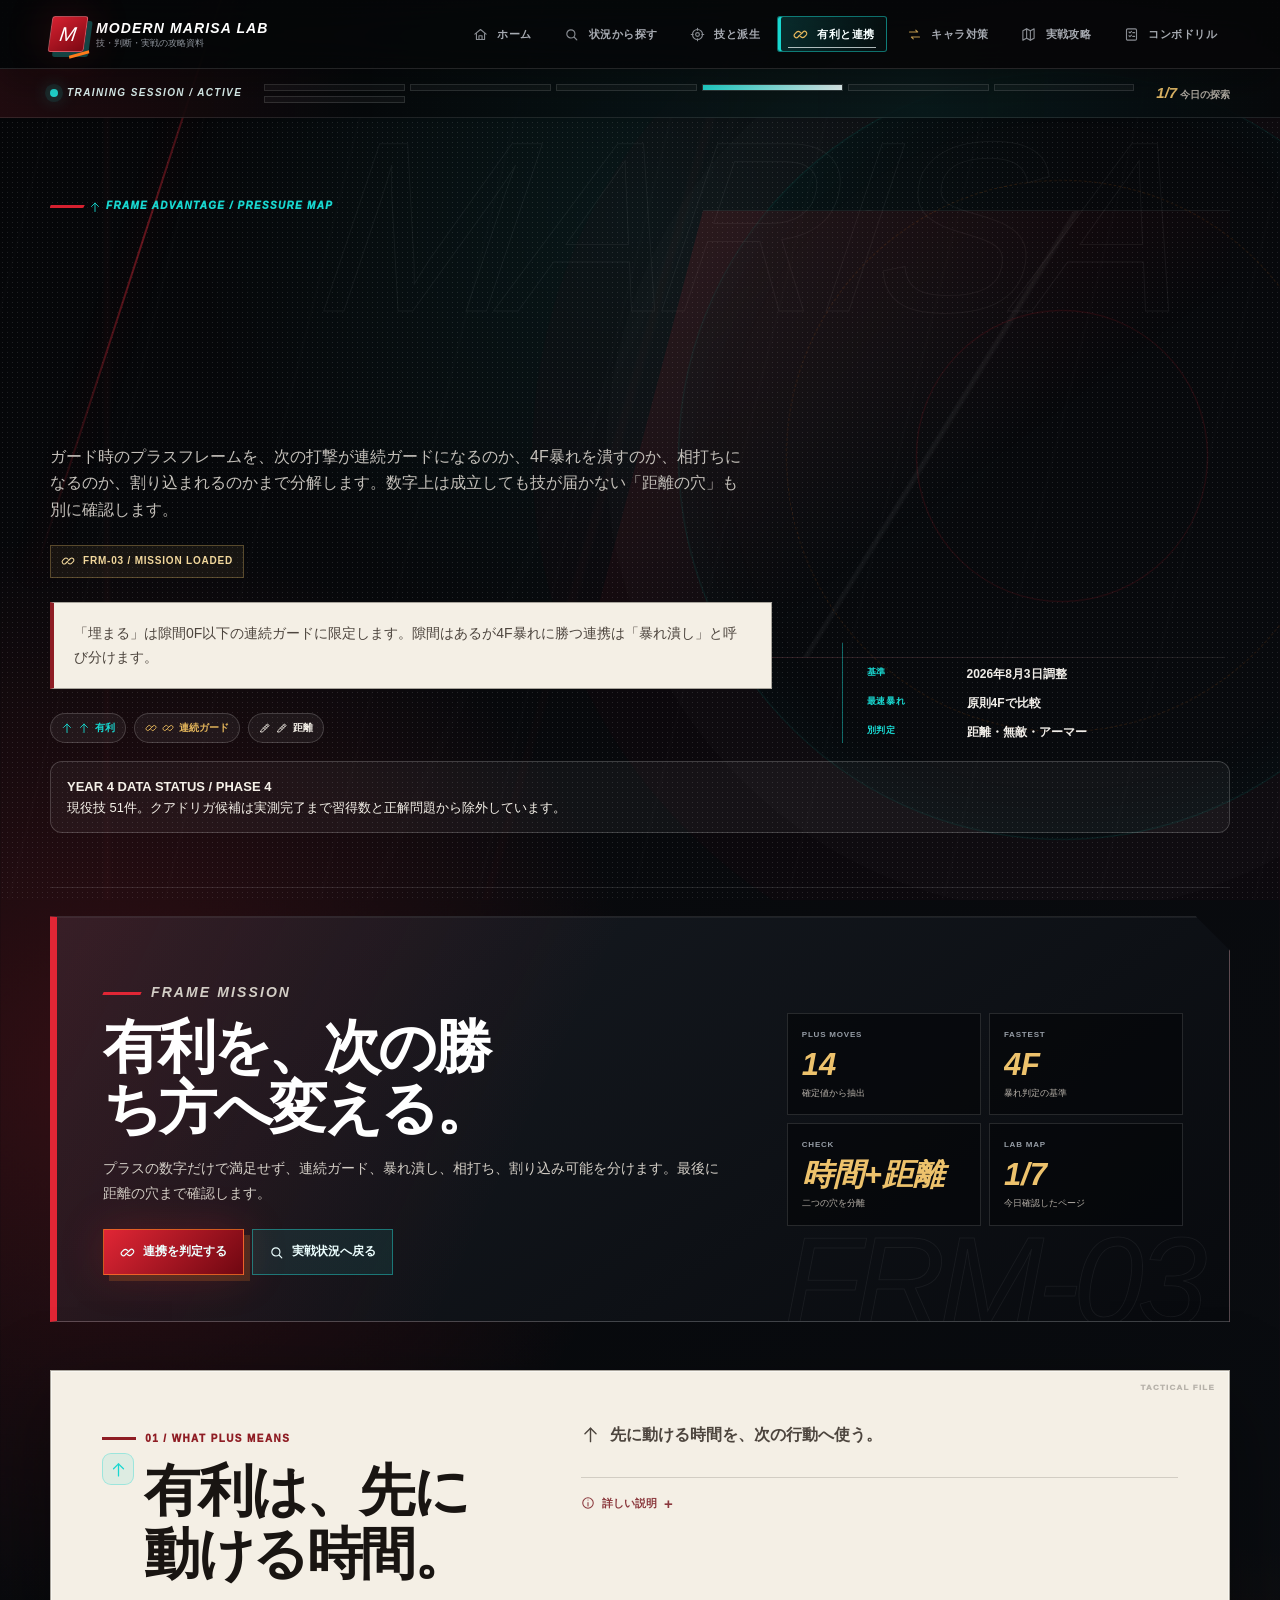
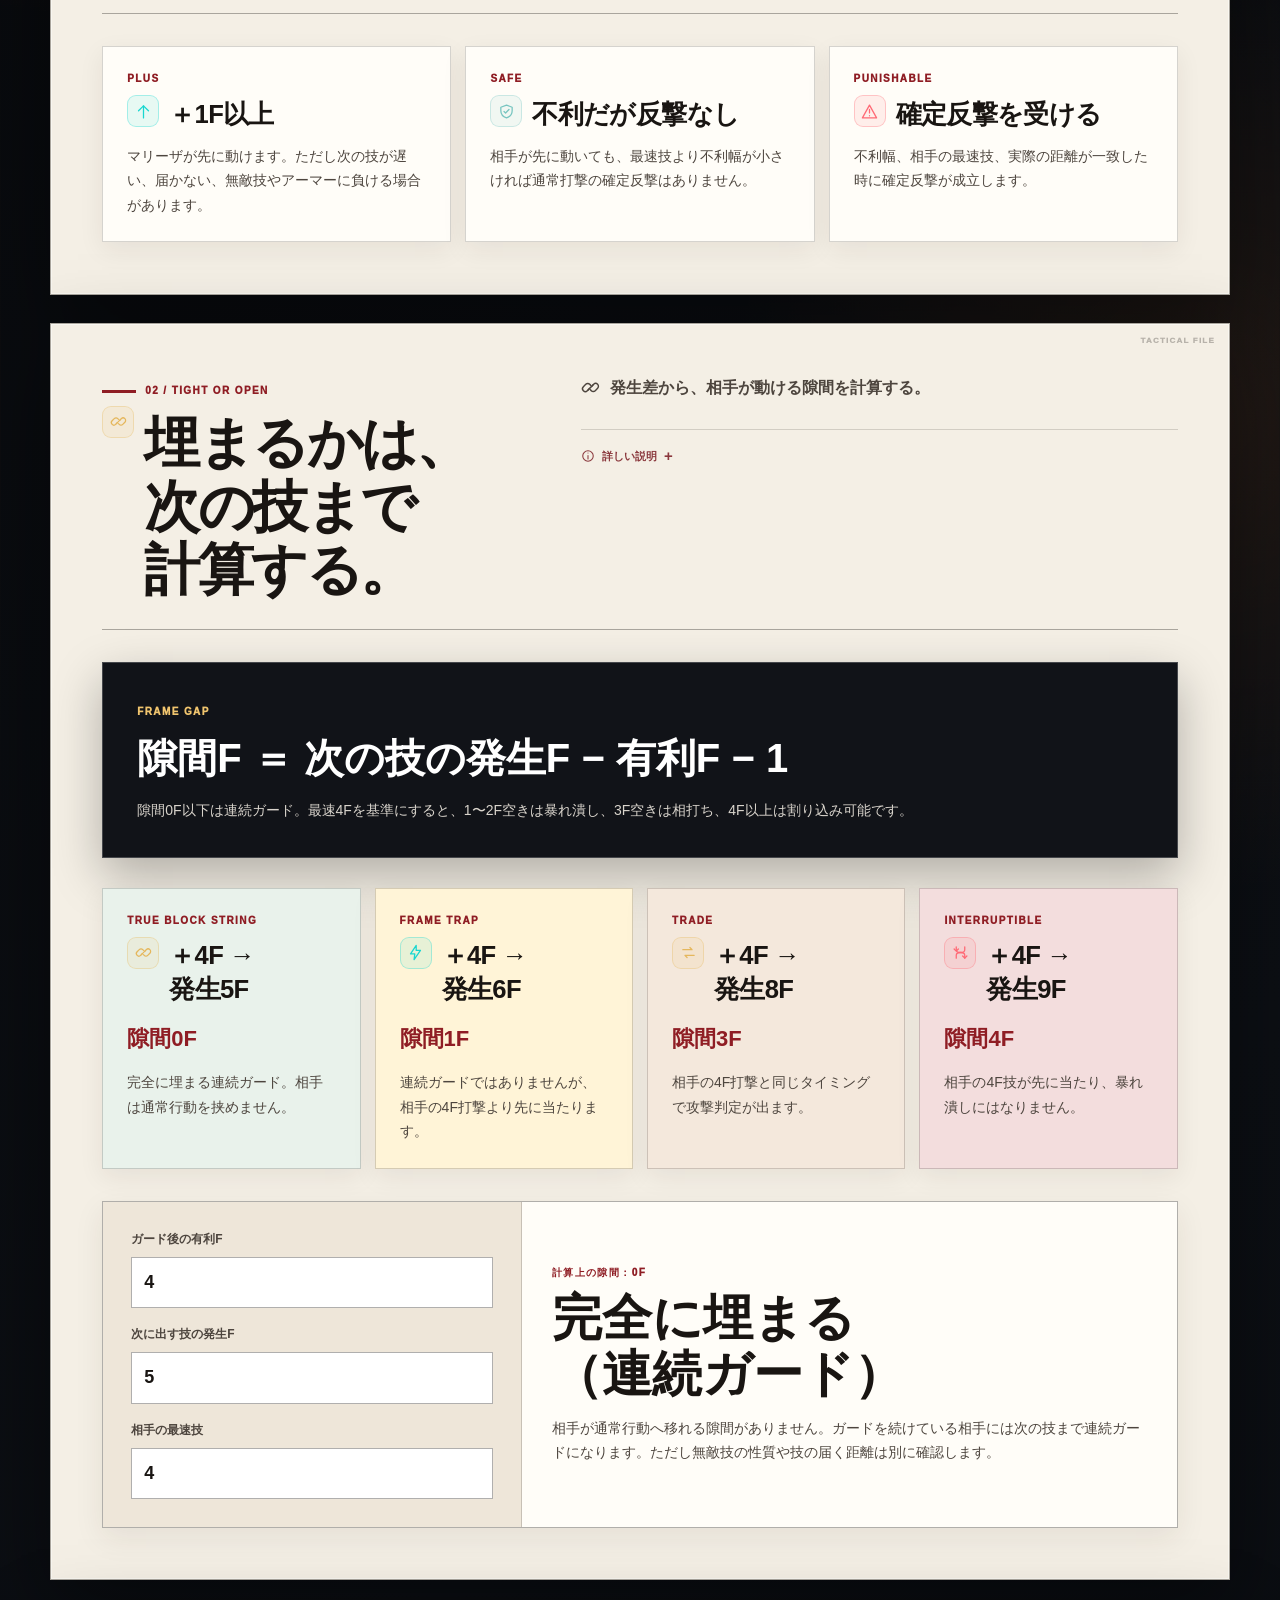
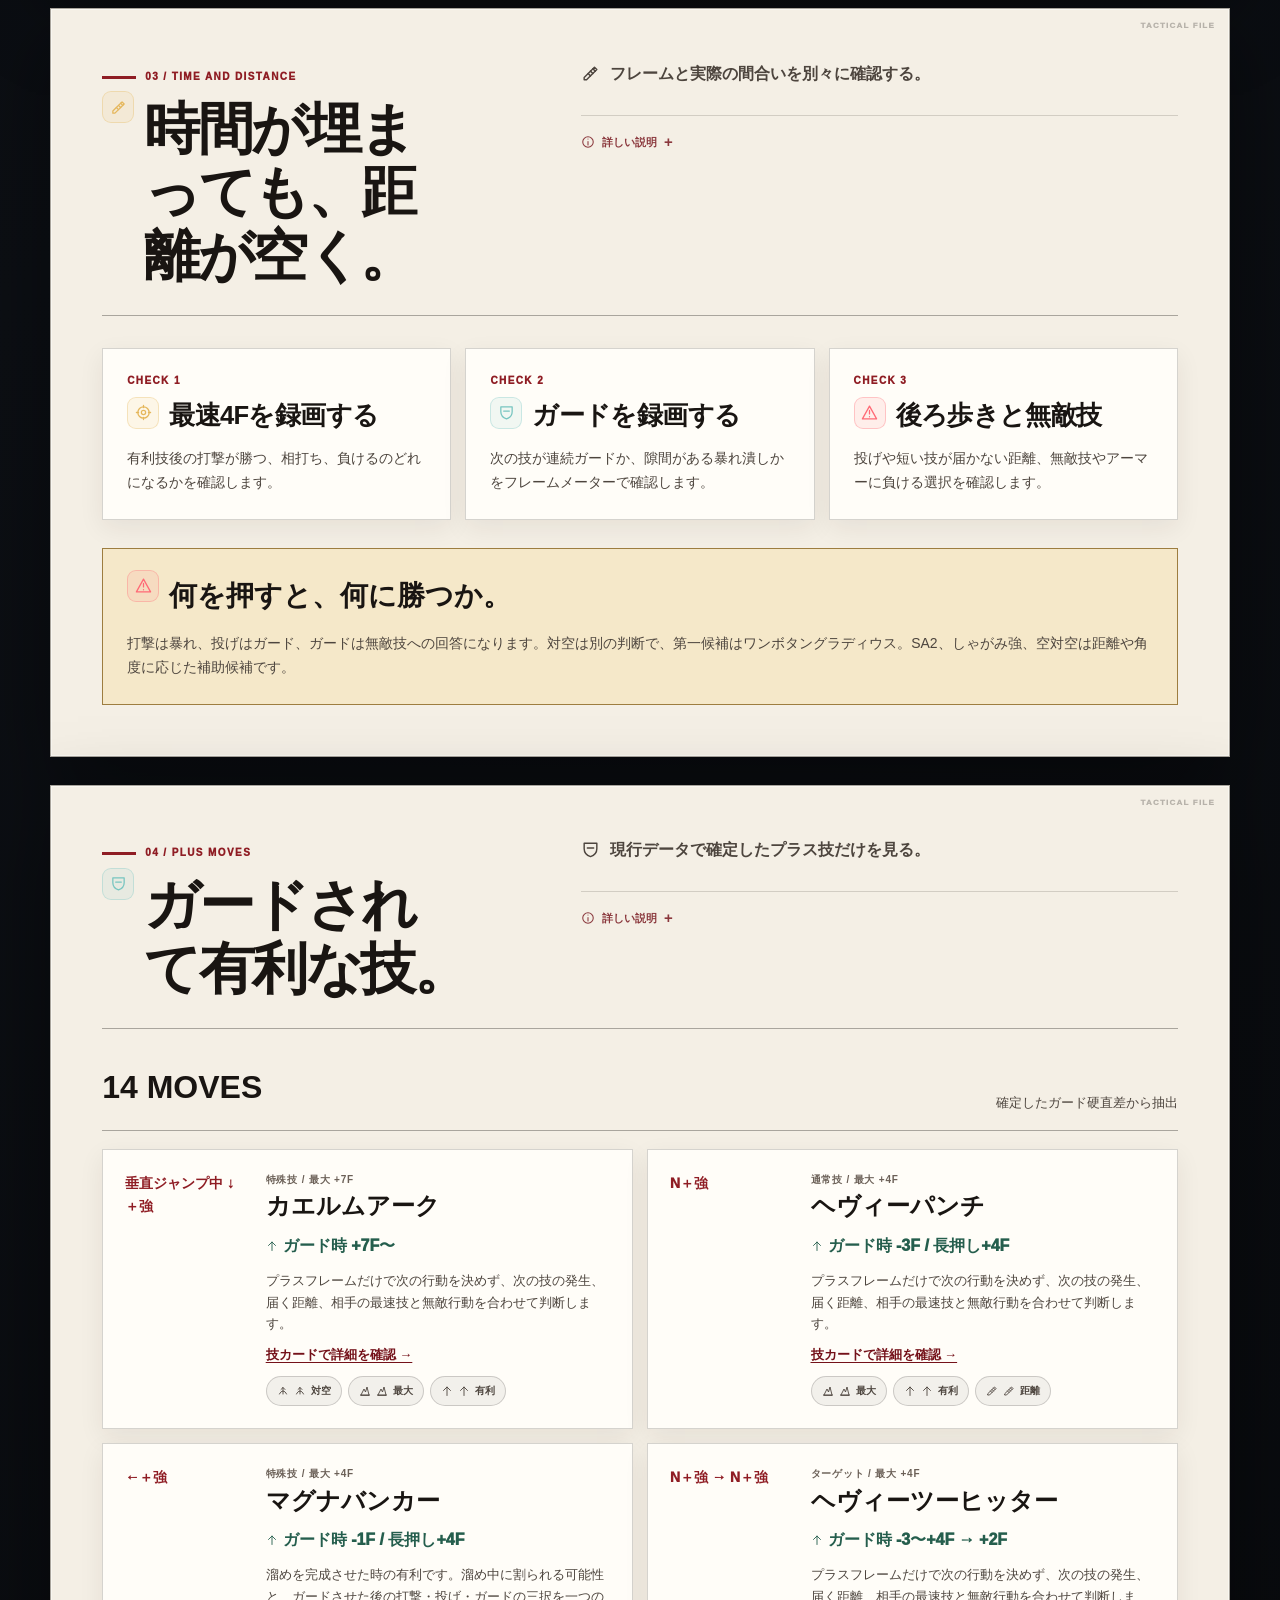
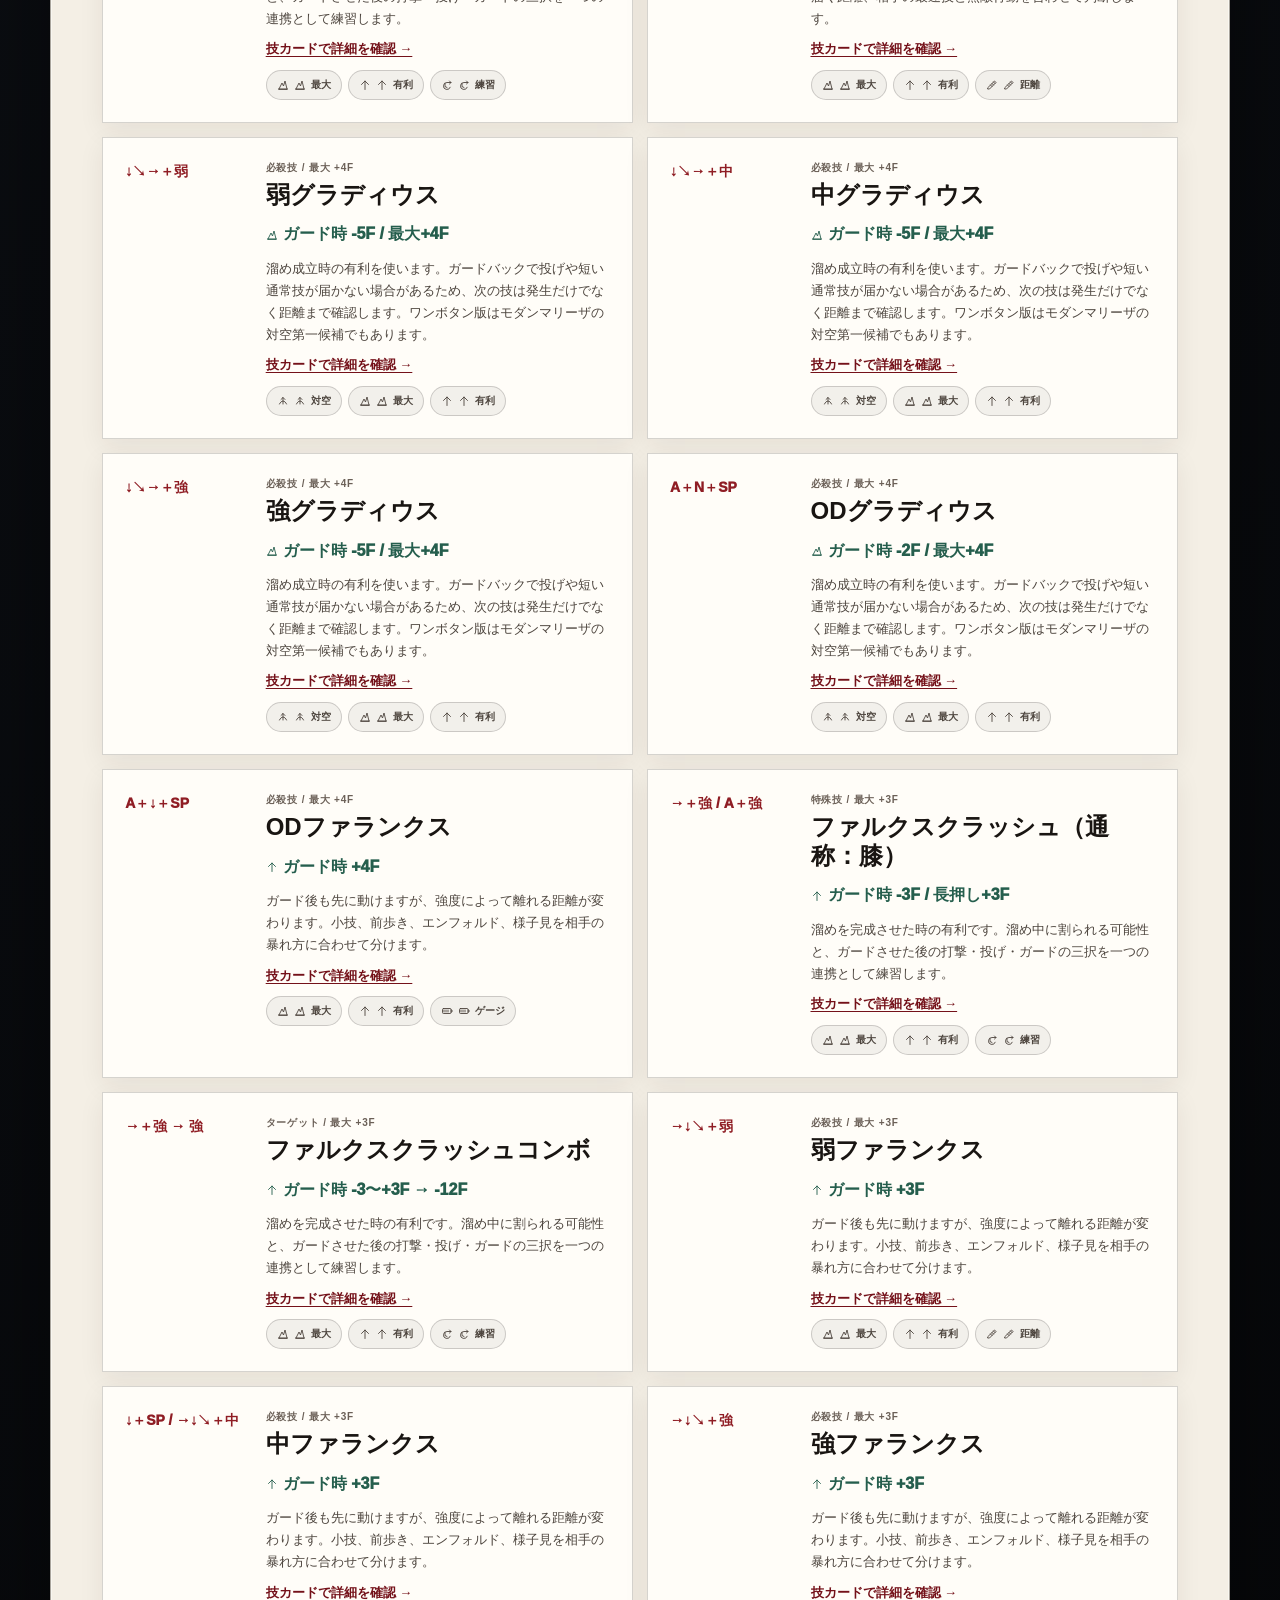
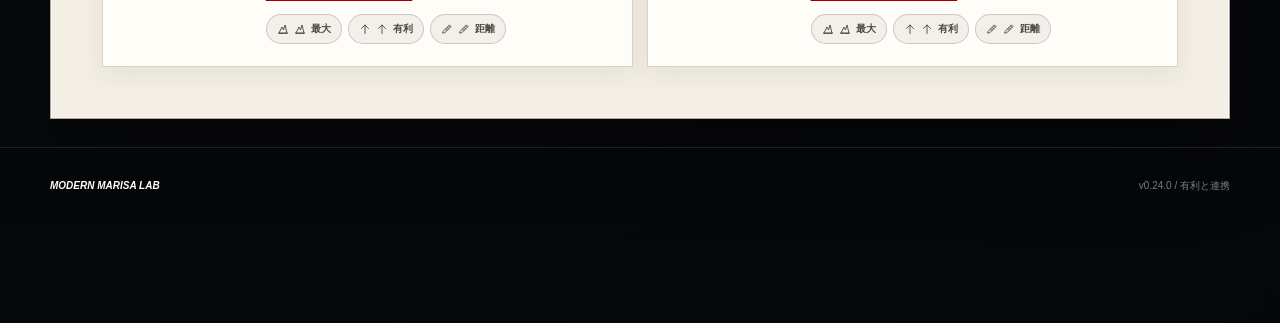
==== commit 7c536e7d: "Add all-character matchup lab" ====
--- a/advantage.html
+++ b/advantage.html
@@ -1,4 +1,4 @@
-<!doctype html>
+﻿<!doctype html>
 <html lang="ja">
 <head>
   <meta charset="utf-8" />
@@ -7,9 +7,9 @@
   <meta name="description" content="2026年8月3日調整対応。モダンマリーザのガード有利、連続ガード、暴れ潰し、相打ち、割り込みと距離の穴を理解する。" />
   <title>有利と連携｜MODERN MARISA LAB</title>
   <link rel="icon" href="favicon.svg" type="image/svg+xml" />
-  <link rel="stylesheet" href="site-shell.css?v=0.23.2" />
-  <link rel="stylesheet" href="readability-tokens.css?v=0.23.2" />
-  <link rel="stylesheet" href="advantage-page.css?v=0.23.2" />
+  <link rel="stylesheet" href="site-shell.css?v=0.24.0" />
+  <link rel="stylesheet" href="readability-tokens.css?v=0.24.0" />
+  <link rel="stylesheet" href="advantage-page.css?v=0.24.0" />
 </head>
 <body class="page-advantage">
   <header class="site-header">
@@ -23,6 +23,7 @@
         <a href="situations.html">状況から探す</a>
         <a href="moves.html">技と派生</a>
         <a href="advantage.html" aria-current="page">有利と連携</a>
+        <a href="matchups.html">キャラ対策</a>
         <a href="strategy.html">実戦攻略</a>
         <a href="drill.html">コンボドリル</a>
       </nav>
@@ -129,15 +130,15 @@
     </section>
   </main>
 
-  <footer class="site-footer"><div class="site-footer-inner shell"><b>MODERN MARISA LAB</b><span>v0.23.2 / 有利と連携</span></div></footer>
+  <footer class="site-footer"><div class="site-footer-inner shell"><b>MODERN MARISA LAB</b><span>v0.24.0 / 有利と連携</span></div></footer>
 
-  <script src="data-core.js?v=0.23.2"></script>
-  <script src="data-1.js?v=0.23.2"></script>
-  <script src="data-2.js?v=0.23.2"></script>
-  <script src="data-3.js?v=0.23.2"></script>
-  <script src="data-4.js?v=0.23.2"></script>
-  <script src="data-5.js?v=0.23.2"></script>
-  <script src="data-6.js?v=0.23.2"></script>
-  <script src="advantage-page.js?v=0.23.2"></script>
+  <script src="data-core.js?v=0.24.0"></script>
+  <script src="data-1.js?v=0.24.0"></script>
+  <script src="data-2.js?v=0.24.0"></script>
+  <script src="data-3.js?v=0.24.0"></script>
+  <script src="data-4.js?v=0.24.0"></script>
+  <script src="data-5.js?v=0.24.0"></script>
+  <script src="data-6.js?v=0.24.0"></script>
+  <script src="advantage-page.js?v=0.24.0"></script>
 </body>
 </html>
--- a/site-shell.css
+++ b/site-shell.css
@@ -1,3 +1,3 @@
-@import url("site-shell-base.css?v=0.13.0");
-@import url("theme-marisa.css?v=0.13.0");
-@import url("theme-marisa-runtime.css?v=0.13.0");
+@import url("site-shell-base.css?v=0.24.0");
+@import url("theme-marisa.css?v=0.24.0");
+@import url("theme-marisa-runtime.css?v=0.24.0");
--- a/advantage-page.css
+++ b/advantage-page.css
@@ -1,298 +1,410 @@
-.advantage-hero-note {
+/* Advantage guide: explicit light reading surfaces / 2026-08-05 */
+.page-advantage {
+  --adv-bg: #f4efe5;
+  --adv-panel: #fffdf8;
+  --adv-panel-soft: #eee6d9;
+  --adv-text: #191512;
+  --adv-text-soft: #4d453e;
+  --adv-muted: #6b6057;
+  --adv-line: rgba(25, 21, 18, .18);
+  --adv-line-strong: rgba(25, 21, 18, .34);
+  --adv-accent: #8f1d24;
+  --adv-link: #741119;
+}
+
+.page-advantage .advantage-hero-note {
   margin-top: 24px;
-  padding: 16px 18px;
-  border-left: 3px solid var(--red);
-  background: rgba(255, 253, 248, .62);
-  color: var(--ink-soft);
-  font-size: 12px;
-}
-
-.advantage-section {
-  padding: 64px 0;
-  border-top: 1px solid var(--line);
-}
-
-.advantage-section:first-of-type { border-top: 0; }
-
-.advantage-heading {
-  display: grid;
-  grid-template-columns: minmax(0, .65fr) minmax(0, 1.35fr);
-  gap: 60px;
+  padding: 18px 20px;
+  border: 1px solid var(--adv-line-strong);
+  border-left: 4px solid var(--adv-accent);
+  background: var(--adv-bg);
+  color: var(--adv-text-soft);
+  font-size: 14px;
+  line-height: 1.75;
+  text-shadow: none;
+}
+
+.page-advantage .advantage-section {
+  margin-bottom: 28px;
+  padding: clamp(28px, 4vw, 54px);
+  border: 1px solid var(--adv-line-strong);
+  background: var(--adv-bg);
+  color: var(--adv-text);
+  box-shadow: 0 24px 70px rgba(0, 0, 0, .24);
+  color-scheme: light;
+  text-shadow: none;
+}
+
+.page-advantage .advantage-section:first-of-type { border-top: 1px solid var(--adv-line-strong); }
+
+.page-advantage .advantage-heading {
+  display: grid;
+  grid-template-columns: minmax(300px, .82fr) minmax(0, 1.18fr);
+  gap: clamp(32px, 5vw, 70px);
   align-items: start;
-  margin-bottom: 30px;
-}
-
-.advantage-heading h2 {
-  margin: 8px 0 0;
-  font-family: var(--serif);
-  font-size: clamp(34px, 5vw, 62px);
+  margin-bottom: 32px;
+  padding-bottom: 28px;
+  border-bottom: 1px solid var(--adv-line-strong);
+}
+
+.page-advantage .advantage-section .page-kicker {
+  color: var(--adv-accent);
+  font-family: var(--sans);
+  font-style: normal;
+  letter-spacing: .14em;
+  text-transform: uppercase;
+}
+
+.page-advantage .advantage-section .page-kicker::before {
+  background: var(--adv-accent);
+  transform: none;
+}
+
+.page-advantage .advantage-heading h2 {
+  max-inline-size: 13em;
+  margin: 10px 0 0;
+  color: var(--adv-text);
+  font-family: var(--sans);
+  font-size: clamp(32px, 4.4vw, 56px);
+  font-style: normal;
+  font-weight: 850;
   letter-spacing: -.045em;
-  line-height: 1;
-}
-
-.advantage-heading-copy {
-  display: grid;
+  line-height: 1.13;
+  text-transform: none;
+  text-wrap: balance;
+  transform: none;
+}
+
+.page-advantage .advantage-heading-copy {
+  display: grid;
+  gap: 15px;
+  color: var(--adv-text-soft);
+  font-size: clamp(14px, 1.25vw, 16px);
+  line-height: 1.82;
+}
+
+.page-advantage .advantage-heading-copy p { margin: 0; color: inherit; }
+
+.page-advantage .advantage-definition-grid,
+.page-advantage .tightness-grid,
+.page-advantage .training-grid {
+  display: grid;
+  grid-template-columns: repeat(3, minmax(0, 1fr));
   gap: 14px;
-  color: var(--ink-soft);
-  font-size: 14px;
-}
-
-.advantage-heading-copy p { margin: 0; }
-
-.advantage-definition-grid,
-.tightness-grid,
-.training-grid {
-  display: grid;
-  grid-template-columns: repeat(3, minmax(0, 1fr));
-  border-top: 1px solid var(--line-strong);
-  border-left: 1px solid var(--line);
-}
-
-.advantage-definition-grid article,
-.tightness-card,
-.training-grid article {
-  padding: 25px;
-  border-right: 1px solid var(--line);
-  border-bottom: 1px solid var(--line);
-  background: rgba(255, 253, 248, .52);
-}
-
-.advantage-definition-grid small,
-.tightness-card small,
-.training-grid small {
+}
+
+.page-advantage .advantage-definition-grid article,
+.page-advantage .tightness-card,
+.page-advantage .training-grid article {
+  min-width: 0;
+  padding: 24px;
+  border: 1px solid var(--adv-line);
+  background: var(--adv-panel);
+  color: var(--adv-text);
+  box-shadow: 0 8px 24px rgba(45, 35, 25, .07);
+}
+
+.page-advantage .advantage-definition-grid small,
+.page-advantage .tightness-card small,
+.page-advantage .training-grid small {
   display: block;
-  color: var(--red);
-  font-size: 9px;
+  color: var(--adv-accent);
+  font-size: 10px;
   font-weight: 950;
   letter-spacing: .14em;
 }
 
-.advantage-definition-grid h3,
-.tightness-card h3,
-.training-grid h3 {
-  margin: 9px 0 0;
-  font-family: var(--serif);
-  font-size: 24px;
-  line-height: 1.16;
-}
-
-.advantage-definition-grid p,
-.tightness-card p,
-.training-grid p {
+.page-advantage .advantage-definition-grid h3,
+.page-advantage .tightness-card h3,
+.page-advantage .training-grid h3 {
+  margin: 10px 0 0;
+  color: var(--adv-text);
+  font-family: var(--sans);
+  font-size: clamp(21px, 2vw, 26px);
+  font-style: normal;
+  font-weight: 820;
+  letter-spacing: -.025em;
+  line-height: 1.3;
+  text-transform: none;
+  text-wrap: balance;
+}
+
+.page-advantage .advantage-definition-grid p,
+.page-advantage .tightness-card p,
+.page-advantage .training-grid p {
   margin: 13px 0 0;
-  color: var(--muted);
-  font-size: 12px;
-}
-
-.frame-formula {
+  color: var(--adv-text-soft);
+  font-size: 14px;
+  line-height: 1.75;
+}
+
+.page-advantage .frame-formula {
   margin: 30px 0;
-  padding: 25px;
-  border: 1px solid var(--line-strong);
-  background: var(--ink);
-  color: #fff;
-}
-
-.frame-formula small {
-  color: #d6b273;
-  font-size: 9px;
+  padding: clamp(24px, 3vw, 34px);
+  border: 1px solid rgba(255, 255, 255, .22);
+  background: #111318;
+  color: #f7f4ee;
+  box-shadow: 0 18px 46px rgba(0, 0, 0, .28);
+  color-scheme: dark;
+}
+
+.page-advantage .frame-formula small {
+  color: #f1c56e;
+  font-size: 10px;
   font-weight: 950;
   letter-spacing: .14em;
 }
 
-.frame-formula code {
+.page-advantage .frame-formula code {
   display: block;
-  margin-top: 8px;
-  font-family: var(--serif);
-  font-size: clamp(24px, 4vw, 42px);
+  margin-top: 9px;
+  color: #fff;
+  font-family: var(--sans);
+  font-size: clamp(23px, 3.4vw, 40px);
+  font-weight: 850;
+  line-height: 1.3;
   white-space: normal;
-}
-
-.frame-formula p {
-  margin: 12px 0 0;
-  color: #c9c0b7;
-  font-size: 12px;
-}
-
-.tightness-card strong {
+  text-wrap: balance;
+}
+
+.page-advantage .frame-formula p {
+  margin: 14px 0 0;
+  color: #d9d4cc;
+  font-size: 14px;
+  line-height: 1.75;
+}
+
+.page-advantage .tightness-grid { grid-template-columns: repeat(4, minmax(0, 1fr)); }
+.page-advantage .tightness-card strong {
   display: block;
   margin-top: 15px;
-  color: var(--red-dark);
+  color: var(--adv-accent);
   font-size: 22px;
 }
-
-.tightness-card.is-true { background: #edf4ef; }
-.tightness-card.is-trap { background: #fff8e8; }
-.tightness-card.is-trade { background: #f7eee5; }
-.tightness-card.is-open { background: #f5e5e5; }
-
-.advantage-calculator {
+.page-advantage .tightness-card.is-true { background: #e9f2eb; }
+.page-advantage .tightness-card.is-trap { background: #fff4d7; }
+.page-advantage .tightness-card.is-trade { background: #f4e8dc; }
+.page-advantage .tightness-card.is-open { background: #f3dddd; }
+
+.page-advantage .advantage-calculator {
   display: grid;
   grid-template-columns: minmax(0, .78fr) minmax(0, 1.22fr);
-  gap: 0;
   margin-top: 32px;
-  border: 1px solid var(--line-strong);
-  background: rgba(255, 253, 248, .68);
-}
-
-.advantage-calculator-form {
+  border: 1px solid var(--adv-line-strong);
+  background: var(--adv-panel);
+  color: var(--adv-text);
+  box-shadow: 0 10px 28px rgba(45, 35, 25, .08);
+  color-scheme: light;
+}
+
+.page-advantage .advantage-calculator-form {
   display: grid;
   gap: 17px;
   padding: 28px;
-  border-right: 1px solid var(--line);
-}
-
-.advantage-calculator label {
-  display: grid;
-  gap: 6px;
-  color: var(--muted);
-  font-size: 10px;
-  font-weight: 850;
-}
-
-.advantage-calculator input {
+  border-right: 1px solid var(--adv-line);
+  background: var(--adv-panel-soft);
+}
+
+.page-advantage .advantage-calculator label {
+  display: grid;
+  gap: 7px;
+  color: var(--adv-text-soft);
+  font-size: 12px;
+  font-weight: 850;
+}
+
+.page-advantage .advantage-calculator input {
   width: 100%;
-  min-height: 46px;
-  padding: 9px 12px;
-  border: 1px solid var(--line-strong);
+  min-height: 48px;
+  padding: 10px 12px;
+  border: 1px solid var(--adv-line-strong);
   border-radius: 0;
-  background: var(--white);
-  color: var(--ink);
+  background: #fff;
+  color: var(--adv-text);
   font-size: 18px;
   font-weight: 900;
-}
-
-.advantage-calculator-result {
+  caret-color: var(--adv-accent);
+}
+
+.page-advantage .advantage-calculator input:focus-visible {
+  outline: 3px solid #20736f;
+  outline-offset: 2px;
+}
+
+.page-advantage .advantage-calculator-result {
   display: flex;
   flex-direction: column;
   justify-content: center;
   padding: 30px;
-}
-
-.advantage-calculator-result small {
-  color: var(--red);
-  font-size: 9px;
+  background: var(--adv-panel);
+  color: var(--adv-text);
+}
+
+.page-advantage .advantage-calculator-result small {
+  color: var(--adv-accent);
+  font-size: 10px;
   font-weight: 950;
   letter-spacing: .14em;
 }
 
-.advantage-calculator-result b {
-  margin-top: 7px;
-  font-family: var(--serif);
-  font-size: clamp(30px, 5vw, 54px);
-  line-height: 1.05;
-}
-
-.advantage-calculator-result p {
+.page-advantage .advantage-calculator-result b {
+  margin-top: 8px;
+  color: var(--adv-text);
+  font-family: var(--sans);
+  font-size: clamp(28px, 4.5vw, 50px);
+  font-weight: 850;
+  line-height: 1.12;
+  text-wrap: balance;
+}
+
+.page-advantage .advantage-calculator-result p {
   margin: 14px 0 0;
-  color: var(--muted);
-  font-size: 12px;
-}
-
-.plus-move-summary {
+  color: var(--adv-text-soft);
+  font-size: 14px;
+  line-height: 1.72;
+}
+
+.page-advantage .plus-move-summary {
   display: flex;
   justify-content: space-between;
   gap: 20px;
   align-items: end;
   margin-bottom: 18px;
   padding-bottom: 16px;
-  border-bottom: 1px solid var(--line-strong);
-}
-
-.plus-move-summary p { margin: 0; color: var(--muted); font-size: 12px; }
-.plus-move-summary b { font-family: var(--serif); font-size: 32px; }
-
-.plus-move-list {
+  border-bottom: 1px solid var(--adv-line-strong);
+}
+
+.page-advantage .plus-move-summary p { margin: 0; color: var(--adv-text-soft); font-size: 13px; }
+.page-advantage .plus-move-summary b { color: var(--adv-text); font-family: var(--sans); font-size: 32px; }
+
+.page-advantage .plus-move-list {
   display: grid;
   grid-template-columns: repeat(2, minmax(0, 1fr));
-  gap: 12px;
-}
-
-.plus-move-card {
+  gap: 14px;
+}
+
+.page-advantage .plus-move-list > p {
+  margin: 0;
+  color: var(--adv-text-soft);
+  font-size: 14px;
+}
+
+.page-advantage .plus-move-card {
   display: grid;
   grid-template-columns: minmax(108px, .35fr) minmax(0, 1fr);
   gap: 20px;
   padding: 22px;
-  border: 1px solid var(--line);
-  background: rgba(255, 253, 248, .62);
-}
-
-.plus-move-command {
-  color: var(--red-dark);
+  border: 1px solid var(--adv-line);
+  background: var(--adv-panel);
+  color: var(--adv-text);
+  box-shadow: 0 8px 24px rgba(45, 35, 25, .07);
+}
+
+.page-advantage .plus-move-command {
+  color: var(--adv-accent);
   font-size: 14px;
   font-weight: 950;
 }
 
-.plus-move-card small {
+.page-advantage .plus-move-card small {
   display: block;
-  color: var(--muted);
-  font-size: 9px;
+  color: var(--adv-muted);
+  font-size: 10px;
   font-weight: 850;
   letter-spacing: .08em;
 }
 
-.plus-move-card h3 {
-  margin: 3px 0 0;
-  font-family: var(--serif);
+.page-advantage .plus-move-card h3 {
+  margin: 4px 0 0;
+  color: var(--adv-text);
+  font-family: var(--sans);
   font-size: 24px;
-  line-height: 1.15;
-}
-
-.plus-move-block {
+  font-style: normal;
+  font-weight: 820;
+  line-height: 1.2;
+  text-transform: none;
+}
+
+.page-advantage .plus-move-block {
   margin-top: 12px;
-  color: var(--green);
+  color: #255e4d;
   font-size: 16px;
   font-weight: 950;
 }
 
-.plus-move-card p {
+.page-advantage .plus-move-card p {
   margin: 9px 0 0;
-  color: var(--muted);
-  font-size: 11px;
-}
-
-.advantage-caution {
+  color: var(--adv-text-soft);
+  font-size: 13px;
+  line-height: 1.68;
+}
+
+.page-advantage .plus-move-card a,
+.page-advantage .advantage-section a {
+  color: var(--adv-link);
+  font-weight: 850;
+  text-decoration-thickness: 1px;
+  text-underline-offset: 3px;
+}
+
+.page-advantage .advantage-caution {
   margin-top: 28px;
   padding: 24px;
-  border: 1px solid var(--line-strong);
-  background: #f6efe0;
-}
-
-.advantage-caution h3 {
+  border: 1px solid #9d7d3f;
+  background: #f5e8c9;
+  color: var(--adv-text);
+}
+
+.page-advantage .advantage-caution h3 {
   margin: 0;
-  font-family: var(--serif);
+  color: var(--adv-text);
+  font-family: var(--sans);
   font-size: 28px;
-}
-
-.advantage-caution p {
+  font-style: normal;
+  font-weight: 850;
+  text-transform: none;
+}
+
+.page-advantage .advantage-caution p {
   margin: 12px 0 0;
-  color: var(--ink-soft);
-  font-size: 13px;
-}
-
-@media (max-width: 820px) {
-  .advantage-heading,
-  .advantage-calculator {
+  color: var(--adv-text-soft);
+  font-size: 14px;
+  line-height: 1.75;
+}
+
+@media (max-width: 980px) {
+  .page-advantage .advantage-heading,
+  .page-advantage .advantage-calculator {
     grid-template-columns: 1fr;
-    gap: 28px;
+    gap: 26px;
   }
 
-  .advantage-definition-grid,
-  .tightness-grid,
-  .training-grid,
-  .plus-move-list {
+  .page-advantage .tightness-grid { grid-template-columns: repeat(2, minmax(0, 1fr)); }
+  .page-advantage .advantage-calculator-form { border-right: 0; border-bottom: 1px solid var(--adv-line); }
+}
+
+@media (max-width: 760px) {
+  .page-advantage .advantage-definition-grid,
+  .page-advantage .tightness-grid,
+  .page-advantage .training-grid,
+  .page-advantage .plus-move-list {
     grid-template-columns: 1fr;
   }
-
-  .advantage-calculator-form { border-right: 0; border-bottom: 1px solid var(--line); }
 }
 
 @media (max-width: 560px) {
-  .advantage-section { padding: 44px 0; }
-  .advantage-definition-grid,
-  .tightness-grid,
-  .training-grid { border-left: 0; }
-  .advantage-definition-grid article,
-  .tightness-card,
-  .training-grid article { padding: 21px 2px; border-right: 0; }
-  .plus-move-card { grid-template-columns: 1fr; gap: 8px; padding: 19px; }
-}
+  .page-advantage .advantage-section {
+    width: min(100% - 24px, 1180px);
+    margin-bottom: 18px;
+    padding: 22px;
+  }
+
+  .page-advantage .advantage-heading { gap: 20px; padding-bottom: 22px; }
+  .page-advantage .advantage-heading h2 { font-size: clamp(31px, 10vw, 43px); }
+  .page-advantage .advantage-definition-grid article,
+  .page-advantage .tightness-card,
+  .page-advantage .training-grid article { padding: 20px; }
+  .page-advantage .plus-move-card { grid-template-columns: 1fr; gap: 8px; padding: 19px; }
+  .page-advantage .advantage-calculator-form,
+  .page-advantage .advantage-calculator-result { padding: 22px; }
+}
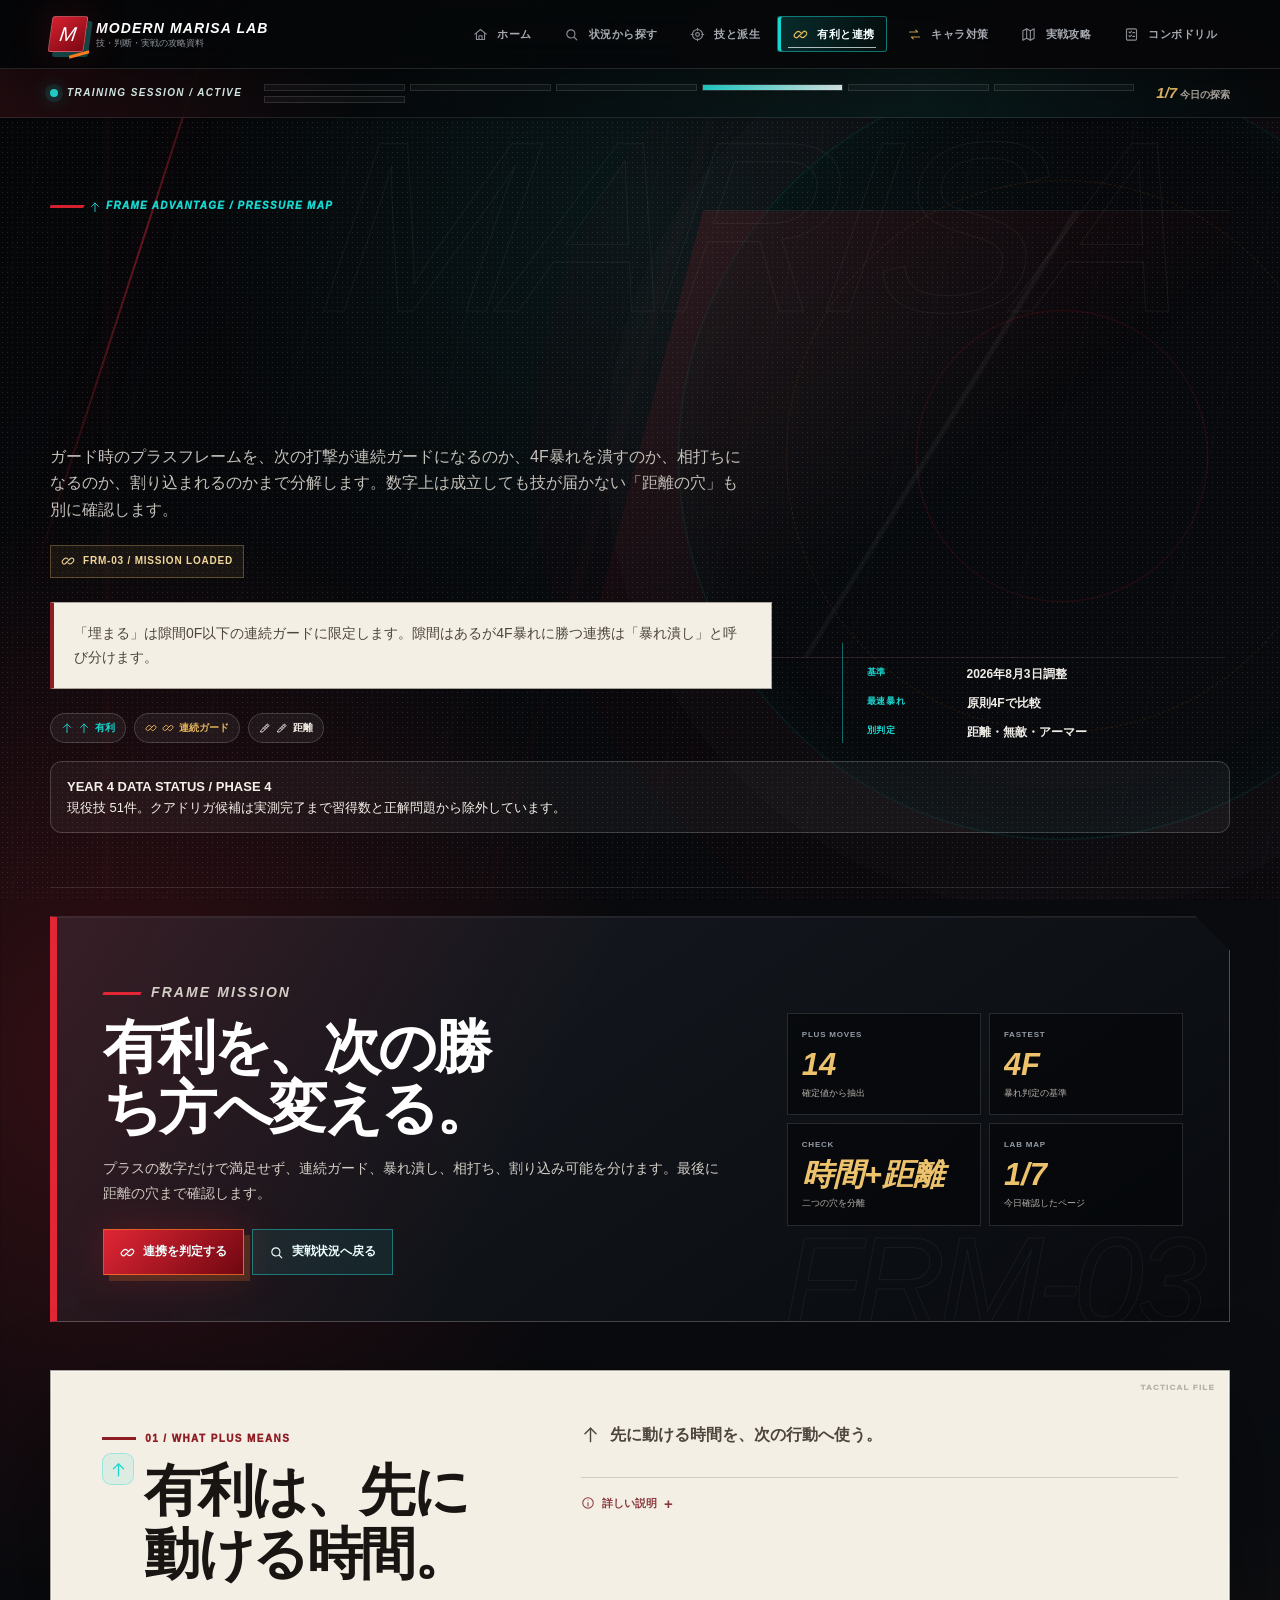
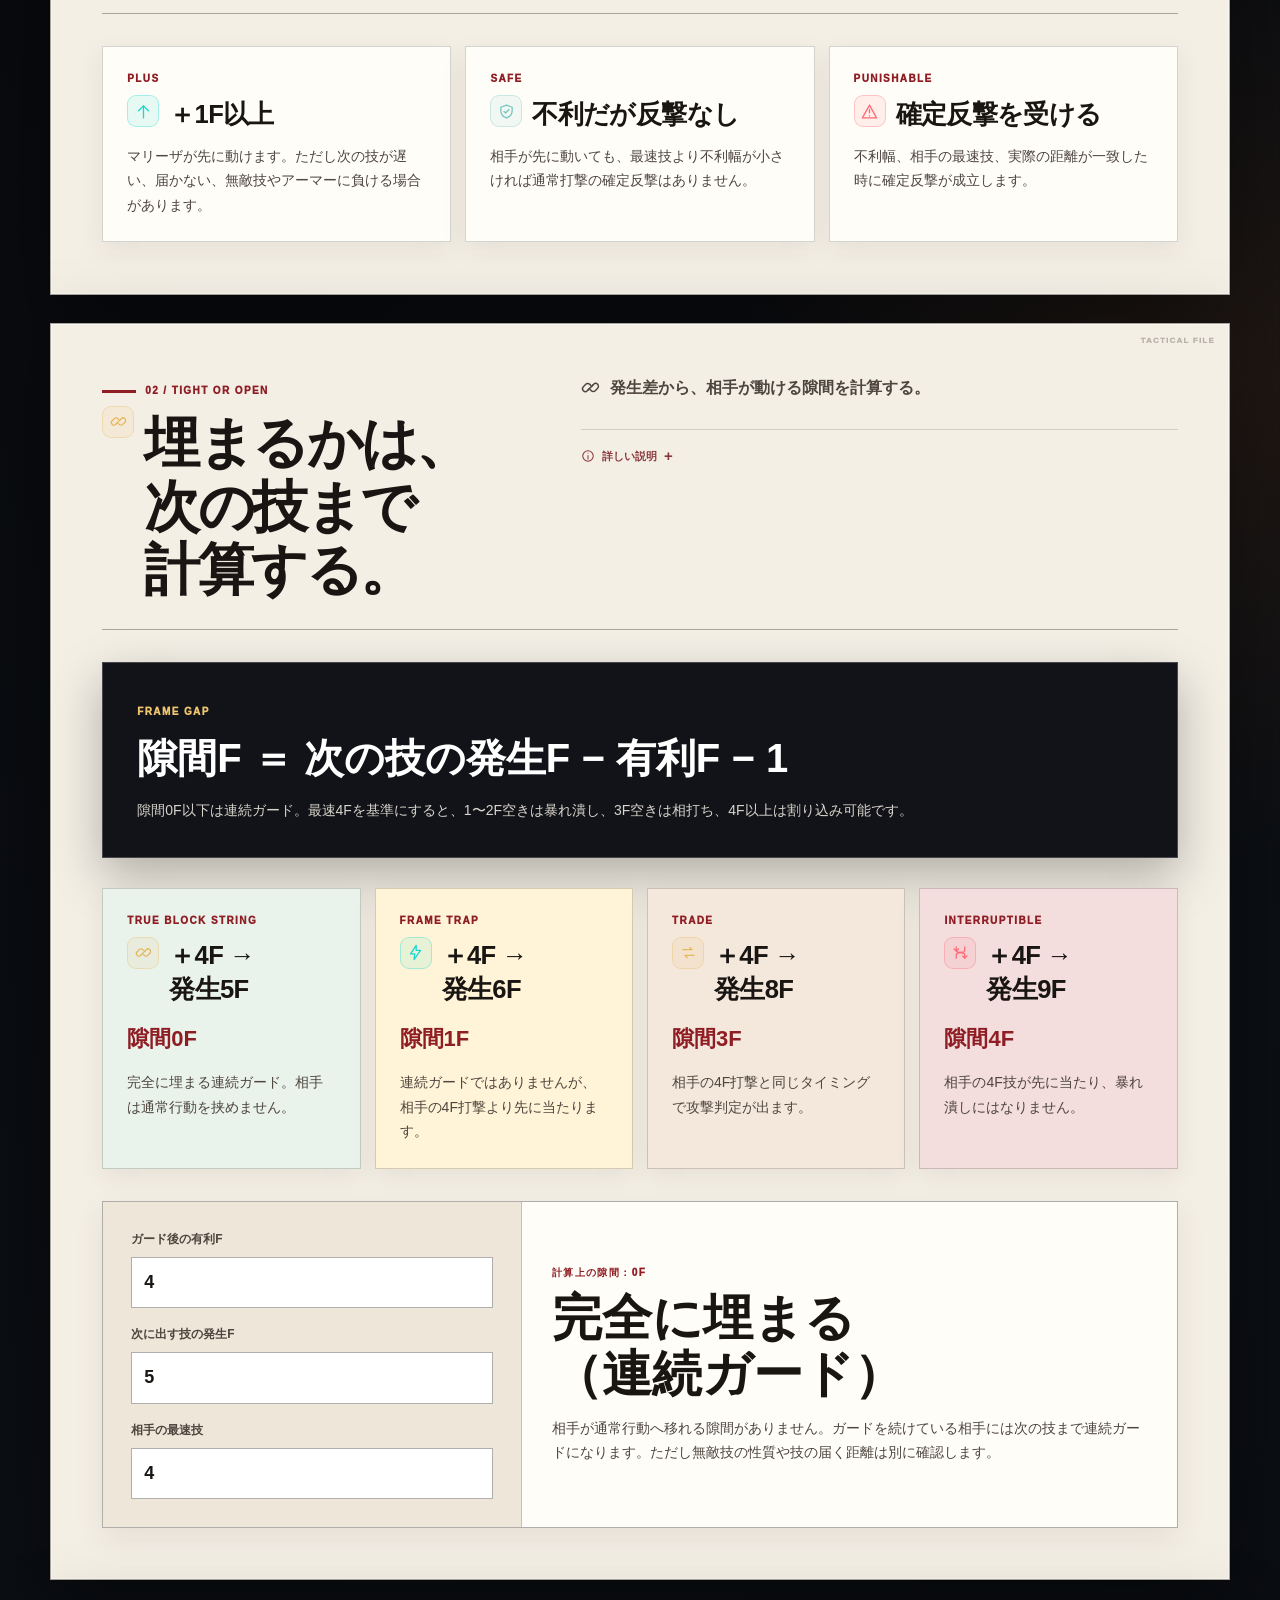
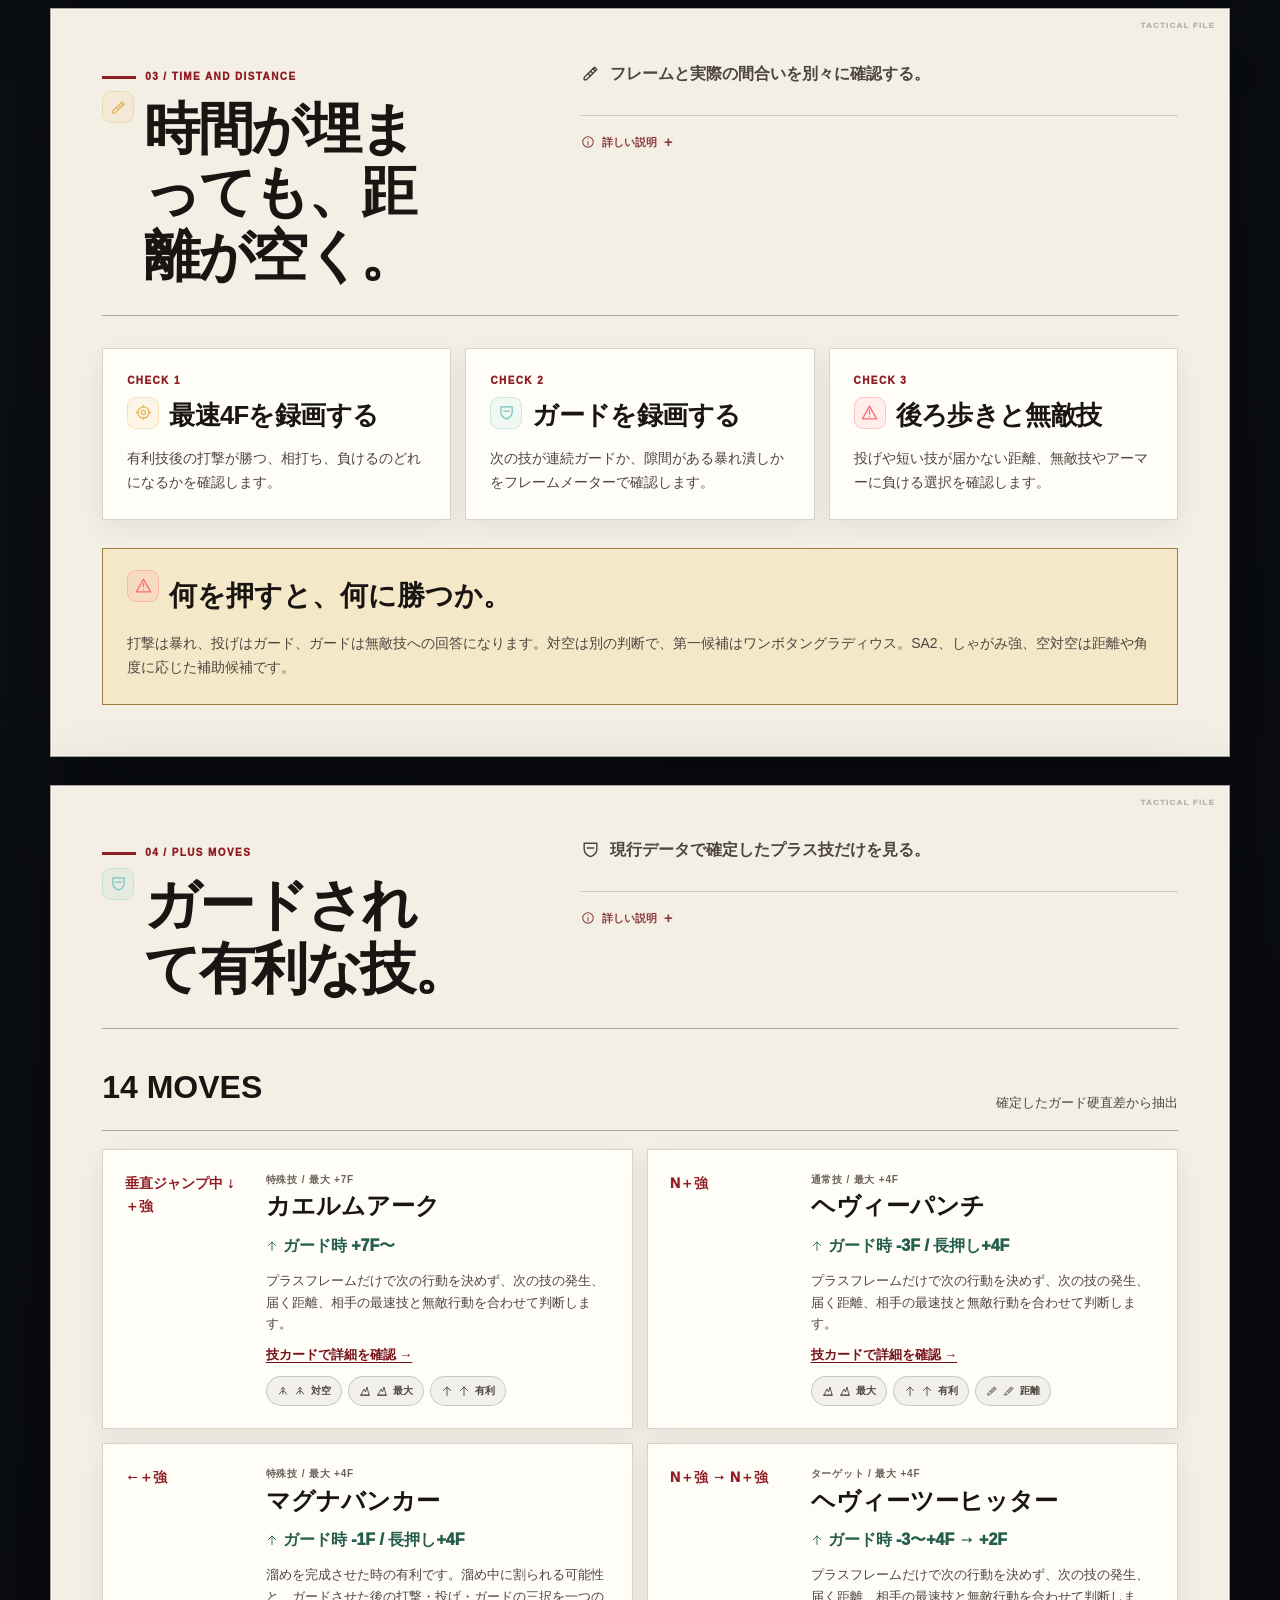
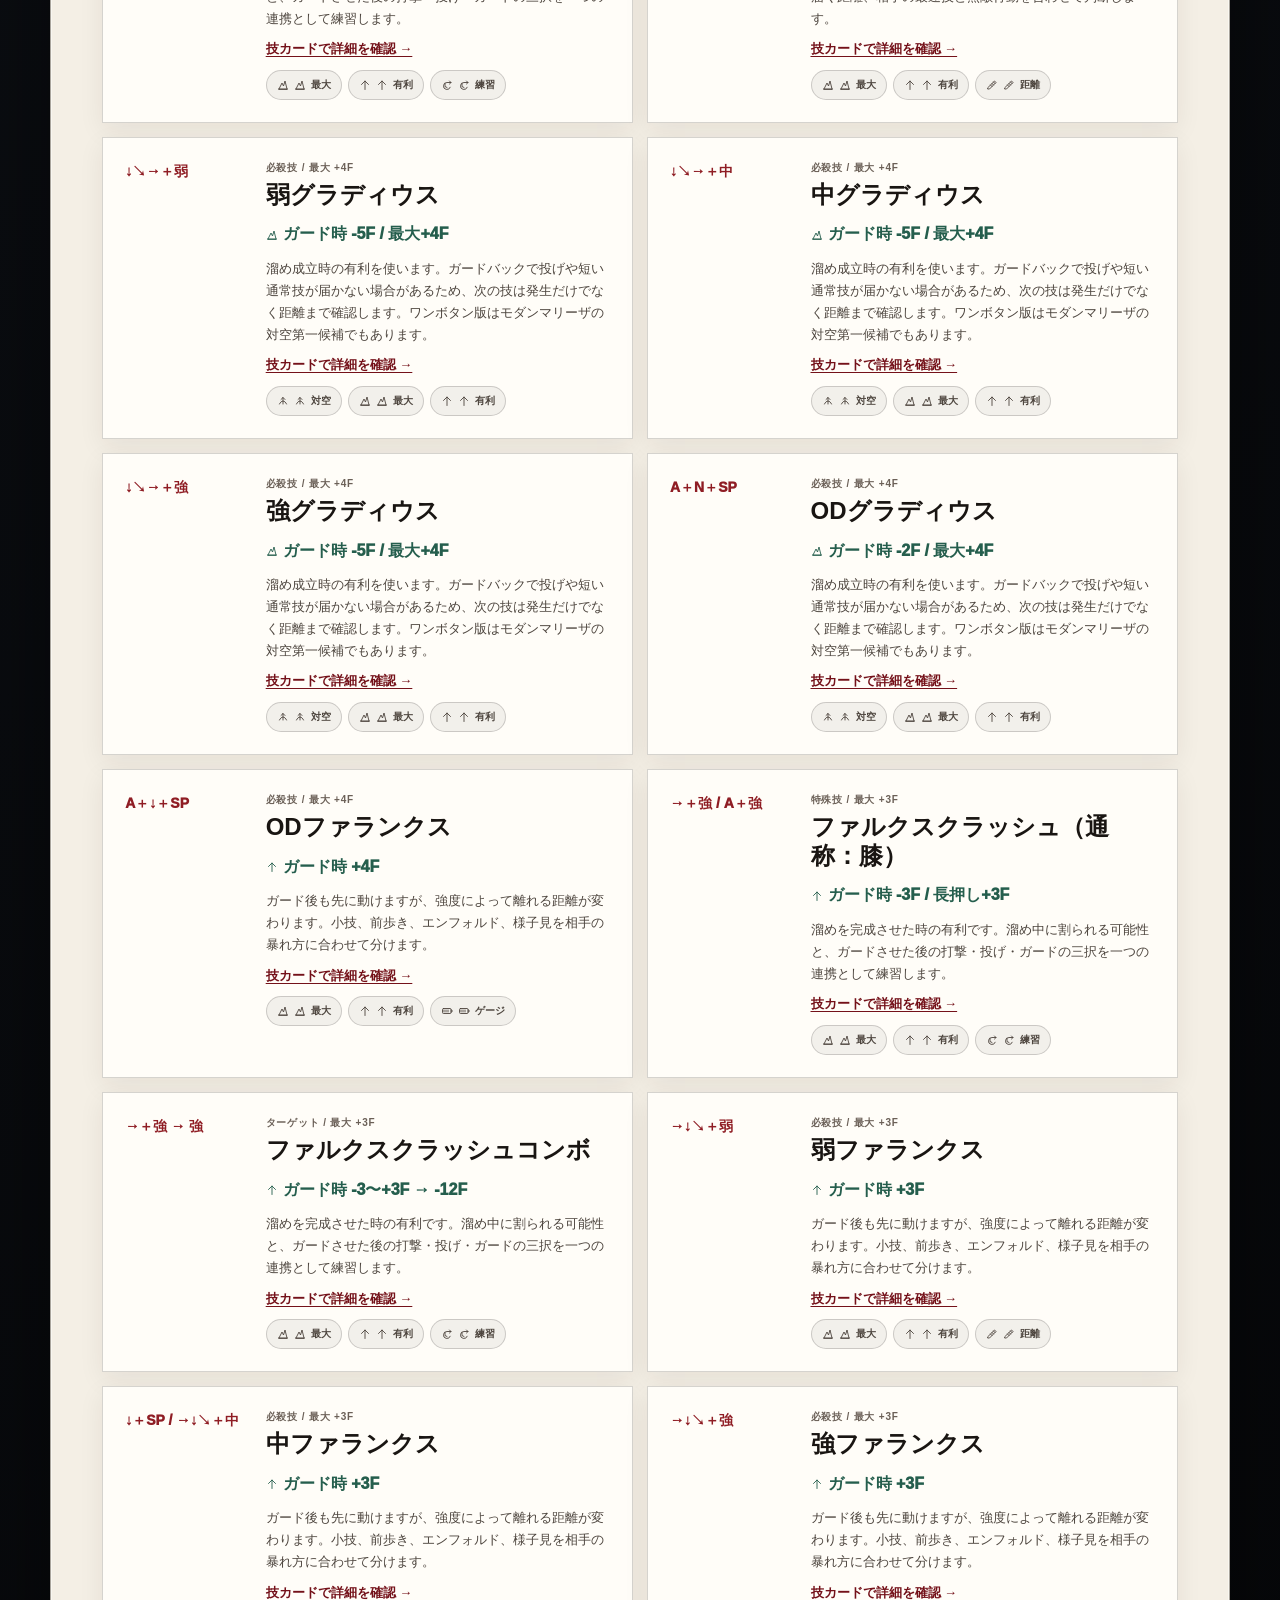
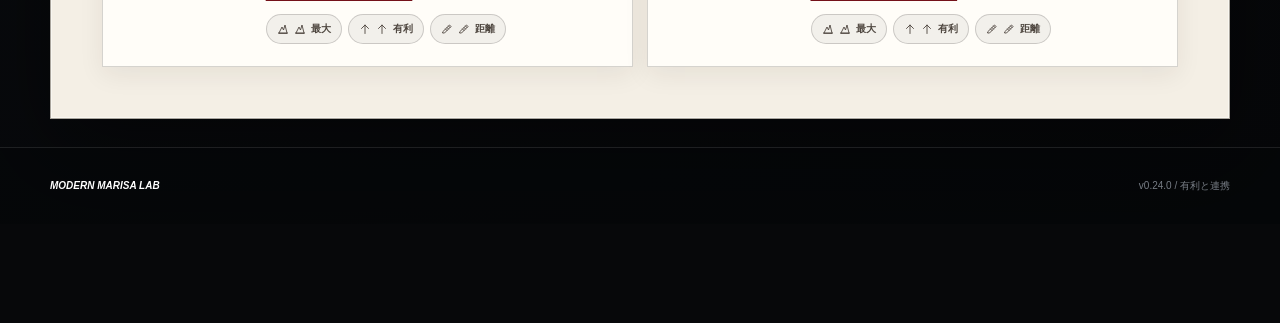
==== commit 2dca4be7: "Keep legacy CI asset checks compatible" ====
--- a/advantage.html
+++ b/advantage.html
@@ -10,6 +10,7 @@
   <link rel="stylesheet" href="site-shell.css?v=0.24.0" />
   <link rel="stylesheet" href="readability-tokens.css?v=0.24.0" />
   <link rel="stylesheet" href="advantage-page.css?v=0.24.0" />
+  <!-- CI compatibility: advantage-page.css?v=0.23.2 -->
 </head>
 <body class="page-advantage">
   <header class="site-header">
@@ -140,5 +141,6 @@
   <script src="data-5.js?v=0.24.0"></script>
   <script src="data-6.js?v=0.24.0"></script>
   <script src="advantage-page.js?v=0.24.0"></script>
+  <!-- CI compatibility: advantage-page.js?v=0.23.2 -->
 </body>
 </html>
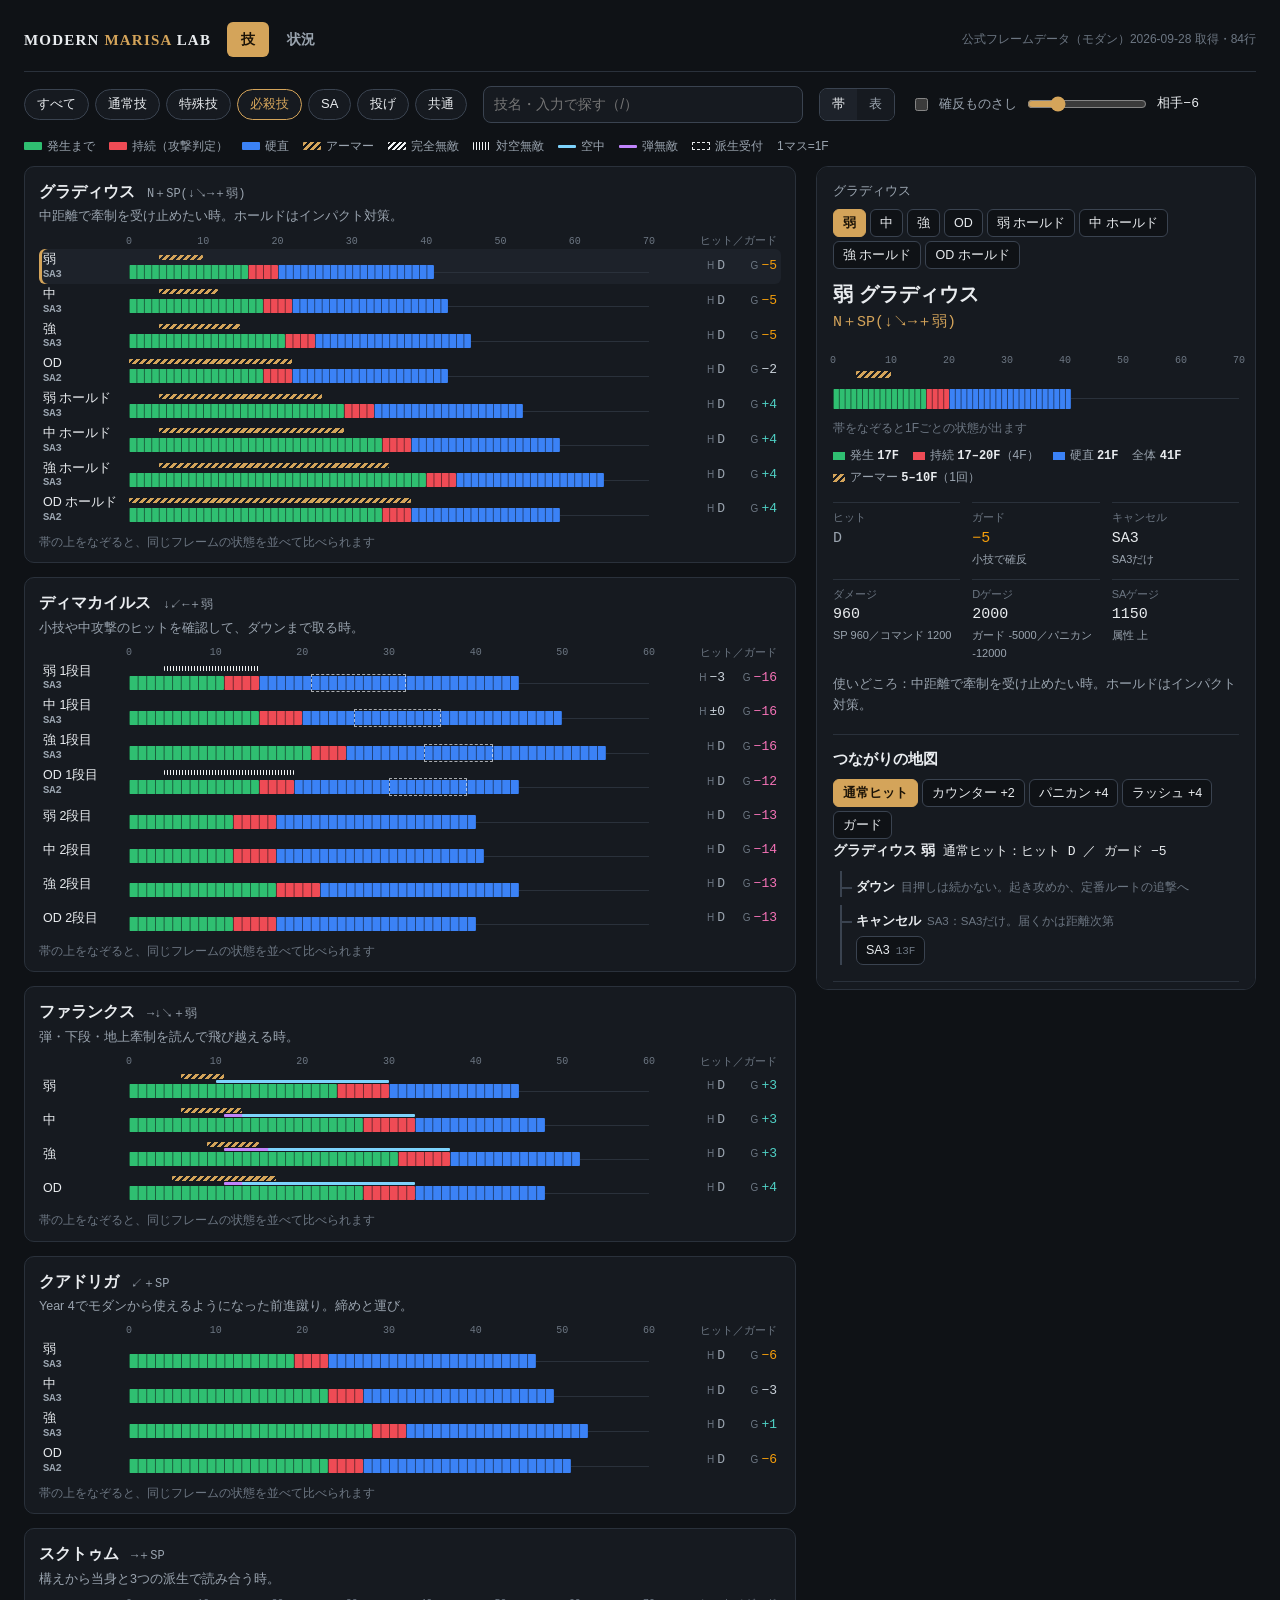
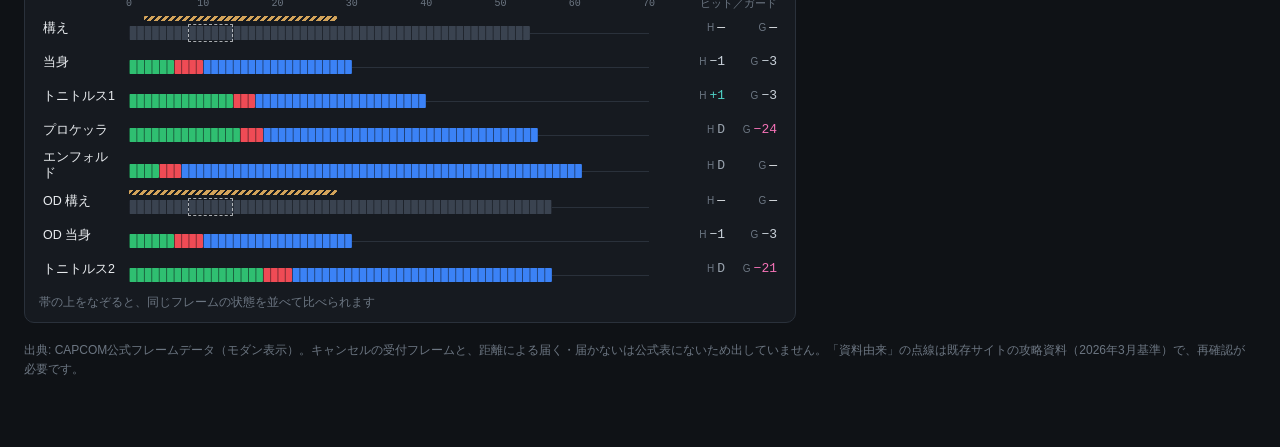
==== commit 8a3123ae: "P1: replace legacy shell with Mikiru move viewer" ====
--- a/advantage.html
+++ b/advantage.html
@@ -1,146 +1,6 @@
-﻿<!doctype html>
-<html lang="ja">
-<head>
-  <meta charset="utf-8" />
-  <meta name="viewport" content="width=device-width, initial-scale=1, viewport-fit=cover" />
-  <meta name="theme-color" content="#07080a" />
-  <meta name="description" content="2026年8月3日調整対応。モダンマリーザのガード有利、連続ガード、暴れ潰し、相打ち、割り込みと距離の穴を理解する。" />
-  <title>有利と連携｜MODERN MARISA LAB</title>
-  <link rel="icon" href="favicon.svg" type="image/svg+xml" />
-  <link rel="stylesheet" href="site-shell.css?v=0.24.0" />
-  <link rel="stylesheet" href="readability-tokens.css?v=0.24.0" />
-  <link rel="stylesheet" href="advantage-page.css?v=0.24.0" />
-  <!-- CI compatibility: advantage-page.css?v=0.23.2 -->
-</head>
-<body class="page-advantage">
-  <header class="site-header">
-    <div class="site-header-inner shell">
-      <a class="site-brand" href="index.html">
-        <span class="site-brand-mark">M</span>
-        <span><b>MODERN MARISA LAB</b><small>技・判断・実戦の攻略資料</small></span>
-      </a>
-      <nav class="site-tabs" aria-label="ページ">
-        <a href="index.html">ホーム</a>
-        <a href="situations.html">状況から探す</a>
-        <a href="moves.html">技と派生</a>
-        <a href="advantage.html" aria-current="page">有利と連携</a>
-        <a href="matchups.html">キャラ対策</a>
-        <a href="strategy.html">実戦攻略</a>
-        <a href="drill.html">コンボドリル</a>
-      </nav>
-    </div>
-  </header>
-
-  <main>
-    <section class="page-hero shell">
-      <div class="page-hero-grid">
-        <div>
-          <p class="page-kicker">FRAME ADVANTAGE / PRESSURE MAP</p>
-          <h1>有利だから、<em>何が埋まる？</em></h1>
-          <p class="page-lead">ガード時のプラスフレームを、次の打撃が連続ガードになるのか、4F暴れを潰すのか、相打ちになるのか、割り込まれるのかまで分解します。数字上は成立しても技が届かない「距離の穴」も別に確認します。</p>
-          <p class="advantage-hero-note">「埋まる」は隙間0F以下の連続ガードに限定します。隙間はあるが4F暴れに勝つ連携は「暴れ潰し」と呼び分けます。</p>
-        </div>
-        <dl class="page-meta">
-          <div><dt>基準</dt><dd>2026年8月3日調整</dd></div>
-          <div><dt>最速暴れ</dt><dd>原則4Fで比較</dd></div>
-          <div><dt>別判定</dt><dd>距離・無敵・アーマー</dd></div>
-        </dl>
-      </div>
-    </section>
-
-    <section class="advantage-section shell" aria-labelledby="advantage-basics-title">
-      <div class="advantage-heading">
-        <div><p class="page-kicker">01 / WHAT PLUS MEANS</p><h2 id="advantage-basics-title">有利は、先に動ける時間。</h2></div>
-        <div class="advantage-heading-copy">
-          <p>ガード時＋4Fとは、マリーザが相手より4フレーム早く動き始められるという意味です。早く動ける時間を打撃、投げ、前歩き、ガード、再度の溜めへどう使うかが攻めの本体です。</p>
-          <p>「反撃されない」と「有利」は別です。−2Fは通常の4F技による確定反撃を受けませんが、こちらのターンでもありません。不利幅が4F以上、表記では−4F以下なら、距離が合う発生4F技で確定反撃を受けます。</p>
-        </div>
-      </div>
-      <div class="advantage-definition-grid">
-        <article><small>PLUS</small><h3>＋1F以上</h3><p>マリーザが先に動けます。ただし次の技が遅い、届かない、無敵技やアーマーに負ける場合があります。</p></article>
-        <article><small>SAFE</small><h3>不利だが反撃なし</h3><p>相手が先に動いても、最速技より不利幅が小さければ通常打撃の確定反撃はありません。</p></article>
-        <article><small>PUNISHABLE</small><h3>確定反撃を受ける</h3><p>不利幅、相手の最速技、実際の距離が一致した時に確定反撃が成立します。</p></article>
-      </div>
-    </section>
-
-    <section class="advantage-section shell" aria-labelledby="tightness-title">
-      <div class="advantage-heading">
-        <div><p class="page-kicker">02 / TIGHT OR OPEN</p><h2 id="tightness-title">埋まるかは、次の技まで計算する。</h2></div>
-        <div class="advantage-heading-copy">
-          <p>有利フレームだけでは連携の隙間は決まりません。次に出す技の発生を合わせ、相手が動ける時間が残るかを見ます。次の技を遅らせた分だけ隙間は増えます。</p>
-        </div>
-      </div>
-
-      <div class="frame-formula">
-        <small>FRAME GAP</small>
-        <code>隙間F ＝ 次の技の発生F − 有利F − 1</code>
-        <p>隙間0F以下は連続ガード。最速4Fを基準にすると、1〜2F空きは暴れ潰し、3F空きは相打ち、4F以上は割り込み可能です。</p>
-      </div>
-
-      <div class="tightness-grid">
-        <article class="tightness-card is-true"><small>TRUE BLOCK STRING</small><h3>＋4F → 発生5F</h3><strong>隙間0F</strong><p>完全に埋まる連続ガード。相手は通常行動を挟めません。</p></article>
-        <article class="tightness-card is-trap"><small>FRAME TRAP</small><h3>＋4F → 発生6F</h3><strong>隙間1F</strong><p>連続ガードではありませんが、相手の4F打撃より先に当たります。</p></article>
-        <article class="tightness-card is-trade"><small>TRADE</small><h3>＋4F → 発生8F</h3><strong>隙間3F</strong><p>相手の4F打撃と同じタイミングで攻撃判定が出ます。</p></article>
-        <article class="tightness-card is-open"><small>INTERRUPTIBLE</small><h3>＋4F → 発生9F</h3><strong>隙間4F</strong><p>相手の4F技が先に当たり、暴れ潰しにはなりません。</p></article>
-      </div>
-
-      <div class="advantage-calculator" aria-label="連携の隙間計算">
-        <div class="advantage-calculator-form">
-          <label>ガード後の有利F<input id="calc-advantage" type="number" min="0" max="30" value="4" inputmode="numeric" /></label>
-          <label>次に出す技の発生F<input id="calc-startup" type="number" min="1" max="60" value="5" inputmode="numeric" /></label>
-          <label>相手の最速技<input id="calc-fastest" type="number" min="1" max="20" value="4" inputmode="numeric" /></label>
-        </div>
-        <div class="advantage-calculator-result" aria-live="polite">
-          <small id="calc-result-gap">計算上の隙間：0F</small>
-          <b id="calc-result-label">完全に埋まる（連続ガード）</b>
-          <p id="calc-result-detail"></p>
-        </div>
-      </div>
-      <p id="advantage-selftest" class="advantage-caution" hidden></p>
-    </section>
-
-    <section class="advantage-section shell" aria-labelledby="distance-title">
-      <div class="advantage-heading">
-        <div><p class="page-kicker">03 / TIME AND DISTANCE</p><h2 id="distance-title">時間が埋まっても、距離が空く。</h2></div>
-        <div class="advantage-heading-copy">
-          <p>計算上は埋まっていても、ガードバックで相手が離れ、次の技が届かなければ連携は成立しません。溜めグラディウスやファランクスの後は、投げや短い小技が届くかを別に確認します。</p>
-          <p>届かない場合は、N中、再度のグラディウス、前歩き、相手の暴れを待つガードへ切り替えます。有利フレームは行動を保証せず、選択肢を増やす材料です。</p>
-        </div>
-      </div>
-      <div class="training-grid">
-        <article><small>CHECK 1</small><h3>最速4Fを録画する</h3><p>有利技後の打撃が勝つ、相打ち、負けるのどれになるかを確認します。</p></article>
-        <article><small>CHECK 2</small><h3>ガードを録画する</h3><p>次の技が連続ガードか、隙間がある暴れ潰しかをフレームメーターで確認します。</p></article>
-        <article><small>CHECK 3</small><h3>後ろ歩きと無敵技</h3><p>投げや短い技が届かない距離、無敵技やアーマーに負ける選択を確認します。</p></article>
-      </div>
-      <div class="advantage-caution">
-        <h3>何を押すと、何に勝つか。</h3>
-        <p>打撃は暴れ、投げはガード、ガードは無敵技への回答になります。対空は別の判断で、第一候補はワンボタングラディウス。SA2、しゃがみ強、空対空は距離や角度に応じた補助候補です。</p>
-      </div>
-    </section>
-
-    <section class="advantage-section shell" aria-labelledby="plus-moves-title">
-      <div class="advantage-heading">
-        <div><p class="page-kicker">04 / PLUS MOVES</p><h2 id="plus-moves-title">ガードされて有利な技。</h2></div>
-        <div class="advantage-heading-copy">
-          <p>現行技データからガード時にプラス値を持つ技だけを自動抽出します。最大溜め時だけ有利になる技は条件を含めて表示します。</p>
-          <p>現行値が未計測のクアドリガや、旧参考値しかない項目は一覧へ混ぜません。</p>
-        </div>
-      </div>
-      <div class="plus-move-summary"><b><span id="plus-move-count">0</span> MOVES</b><p>確定したガード硬直差から抽出</p></div>
-      <div id="plus-move-list" class="plus-move-list"><p>技データを読み込んでいます。</p></div>
-    </section>
-  </main>
-
-  <footer class="site-footer"><div class="site-footer-inner shell"><b>MODERN MARISA LAB</b><span>v0.24.0 / 有利と連携</span></div></footer>
-
-  <script src="data-core.js?v=0.24.0"></script>
-  <script src="data-1.js?v=0.24.0"></script>
-  <script src="data-2.js?v=0.24.0"></script>
-  <script src="data-3.js?v=0.24.0"></script>
-  <script src="data-4.js?v=0.24.0"></script>
-  <script src="data-5.js?v=0.24.0"></script>
-  <script src="data-6.js?v=0.24.0"></script>
-  <script src="advantage-page.js?v=0.24.0"></script>
-  <!-- CI compatibility: advantage-page.js?v=0.23.2 -->
-</body>
-</html>
+<!doctype html>
+<html lang="ja"><head><meta charset="utf-8"><meta name="robots" content="noindex"><title>移動します</title></head><body>
+<p>新しいページへ移動します。</p>
+<script>location.replace('index.html' + location.search + location.hash);</script>
+<noscript><a href="index.html">新しいページへ</a></noscript>
+</body></html>
